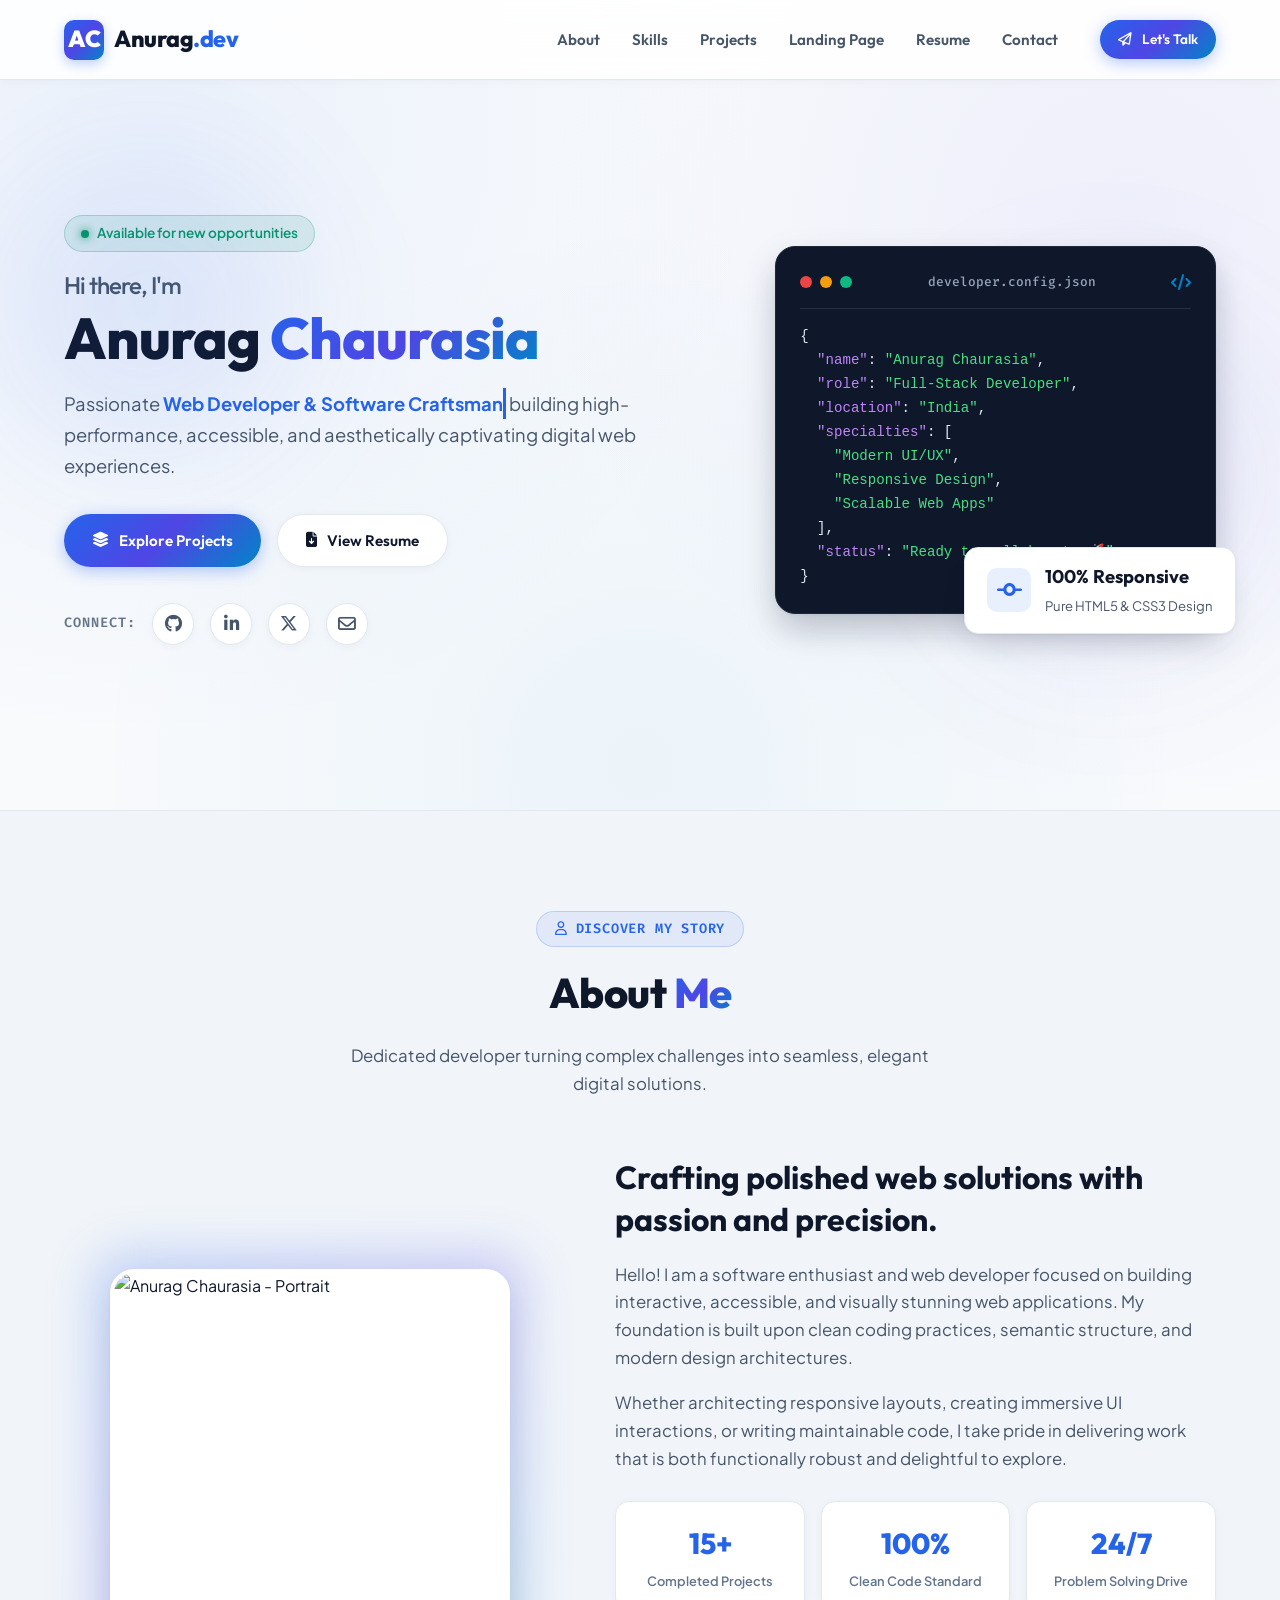
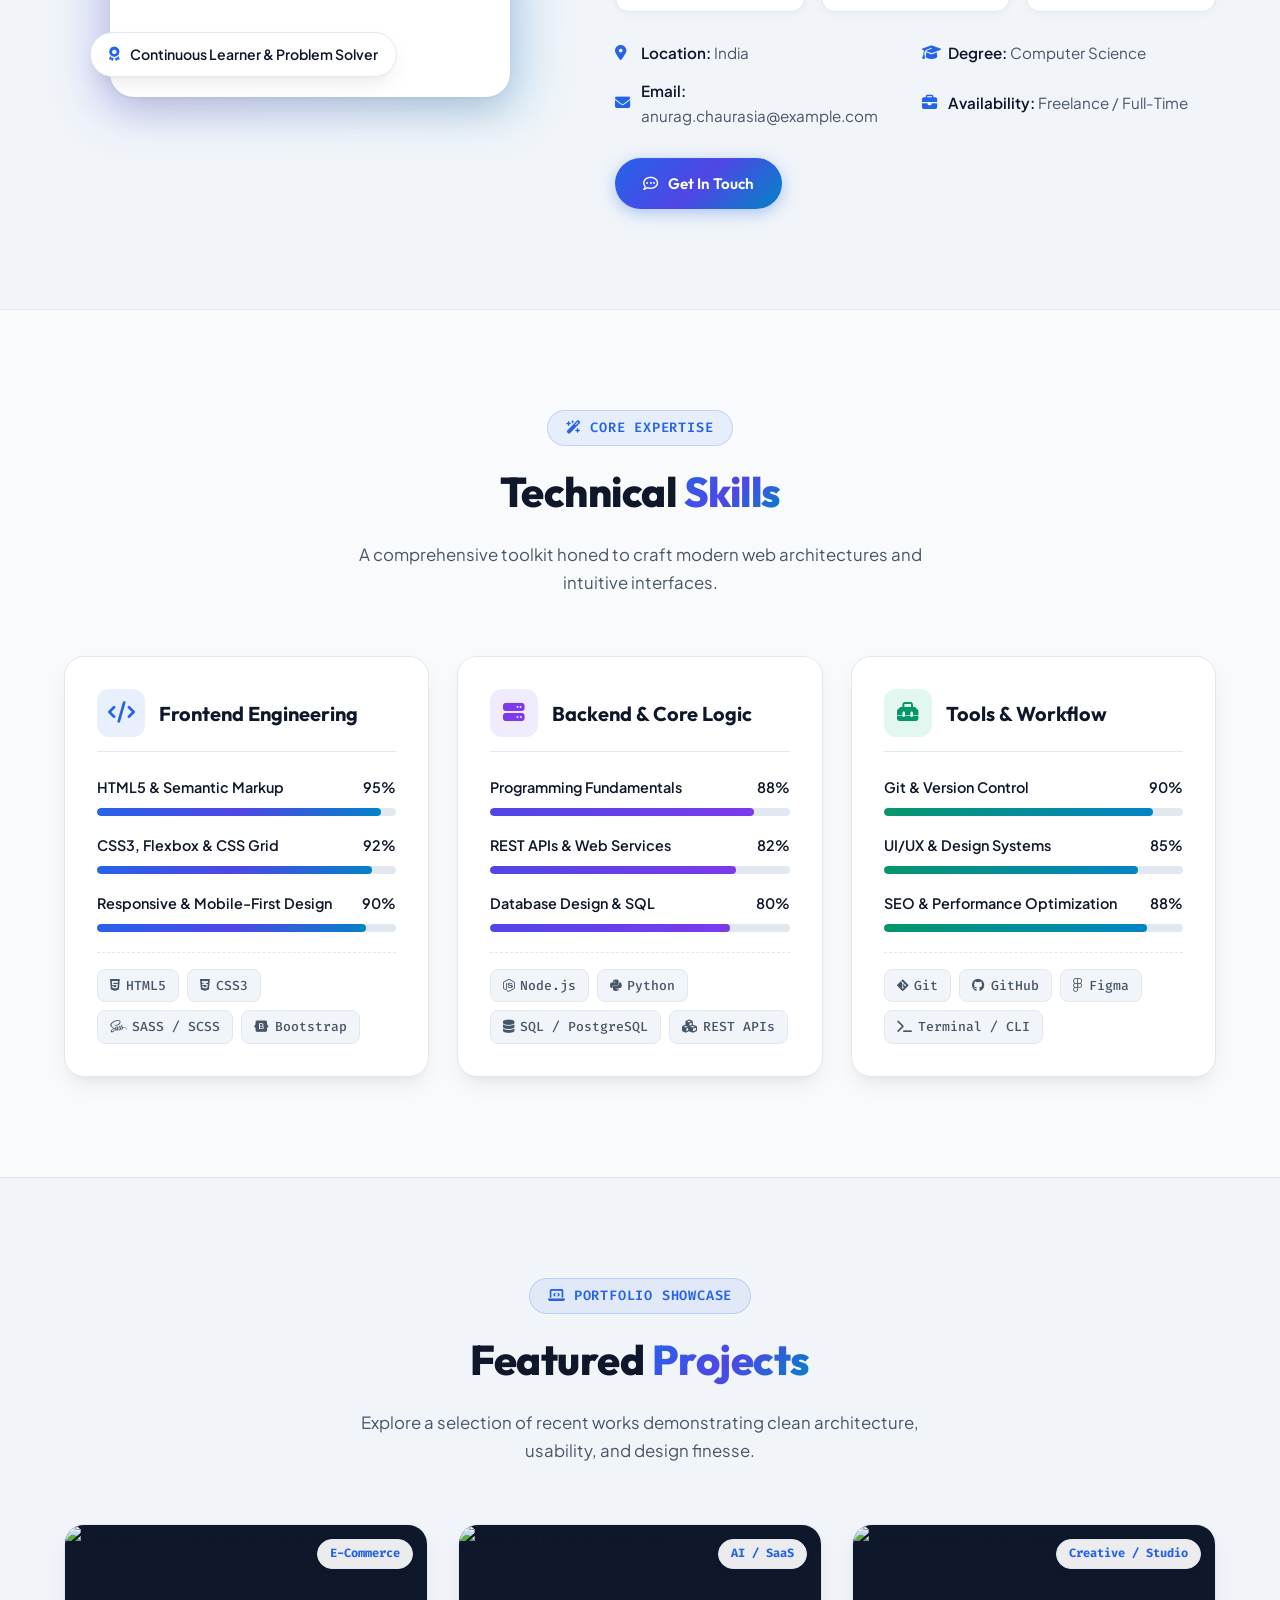
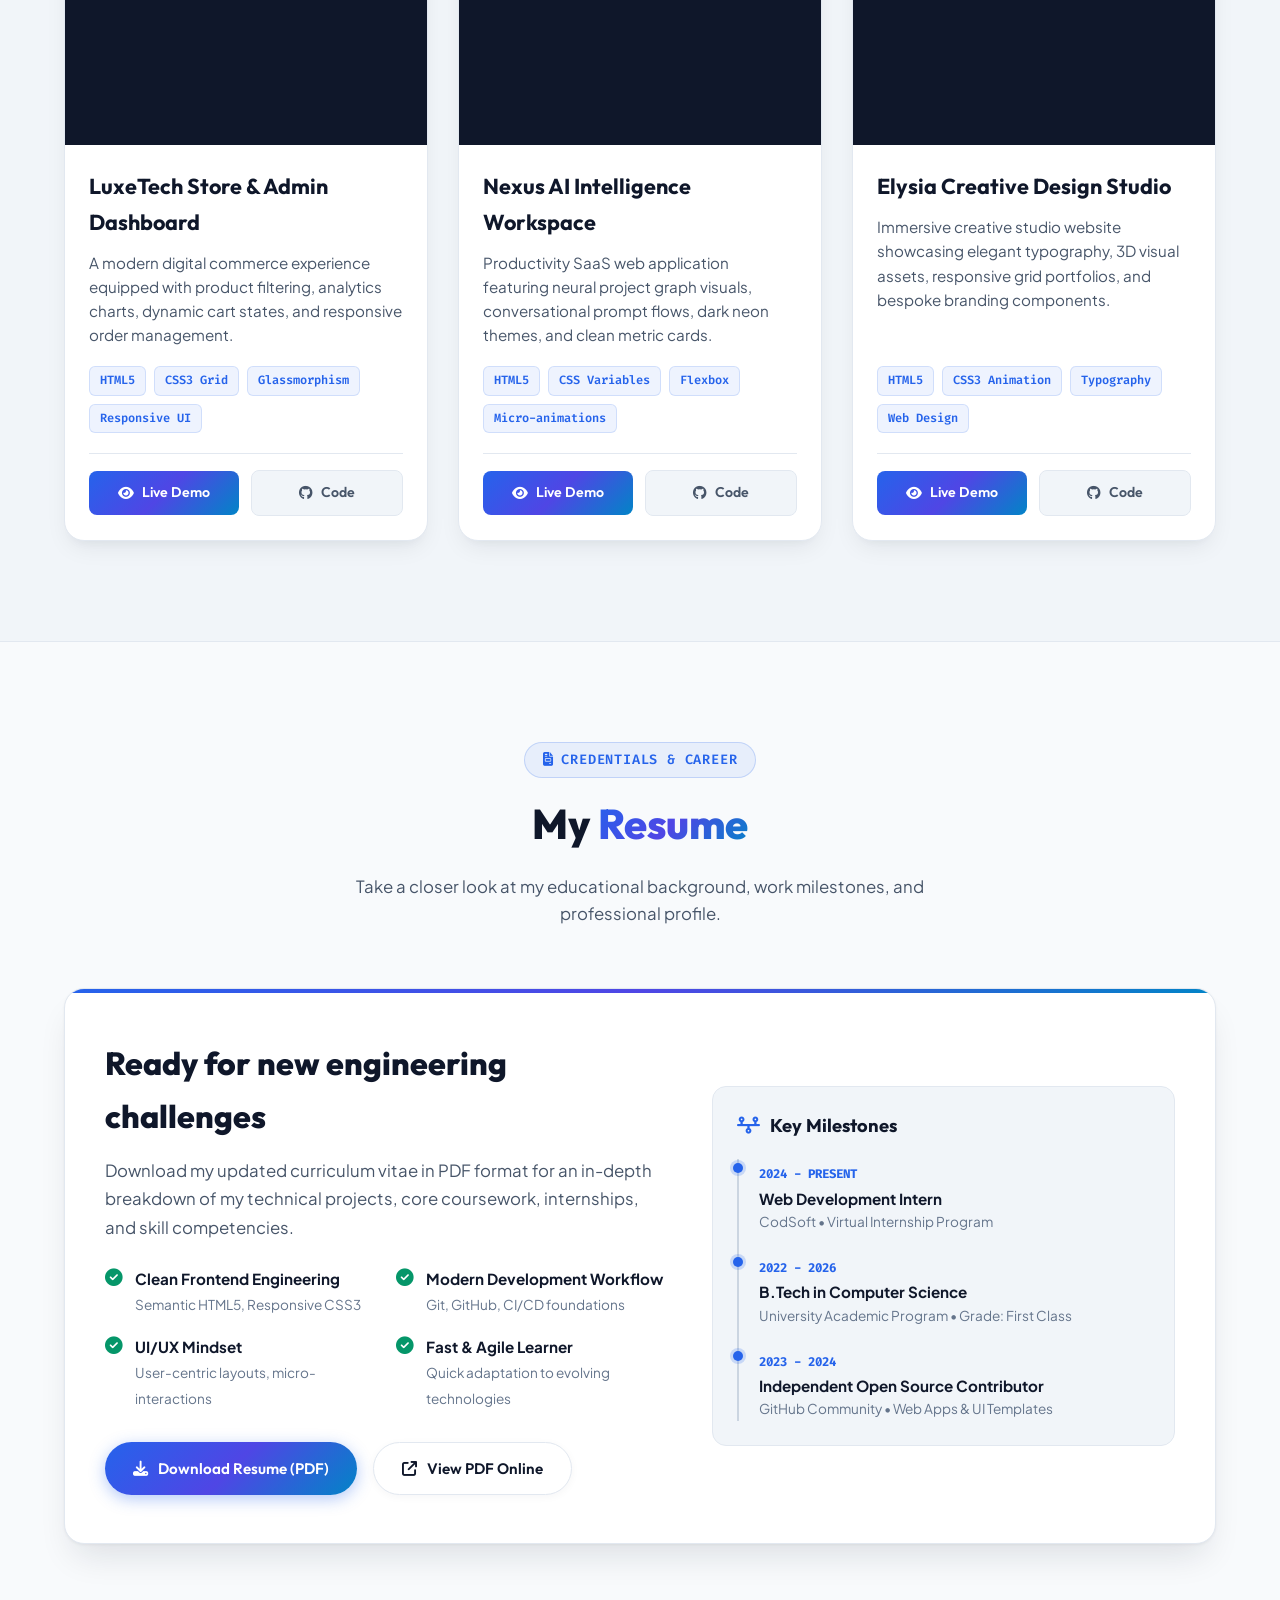
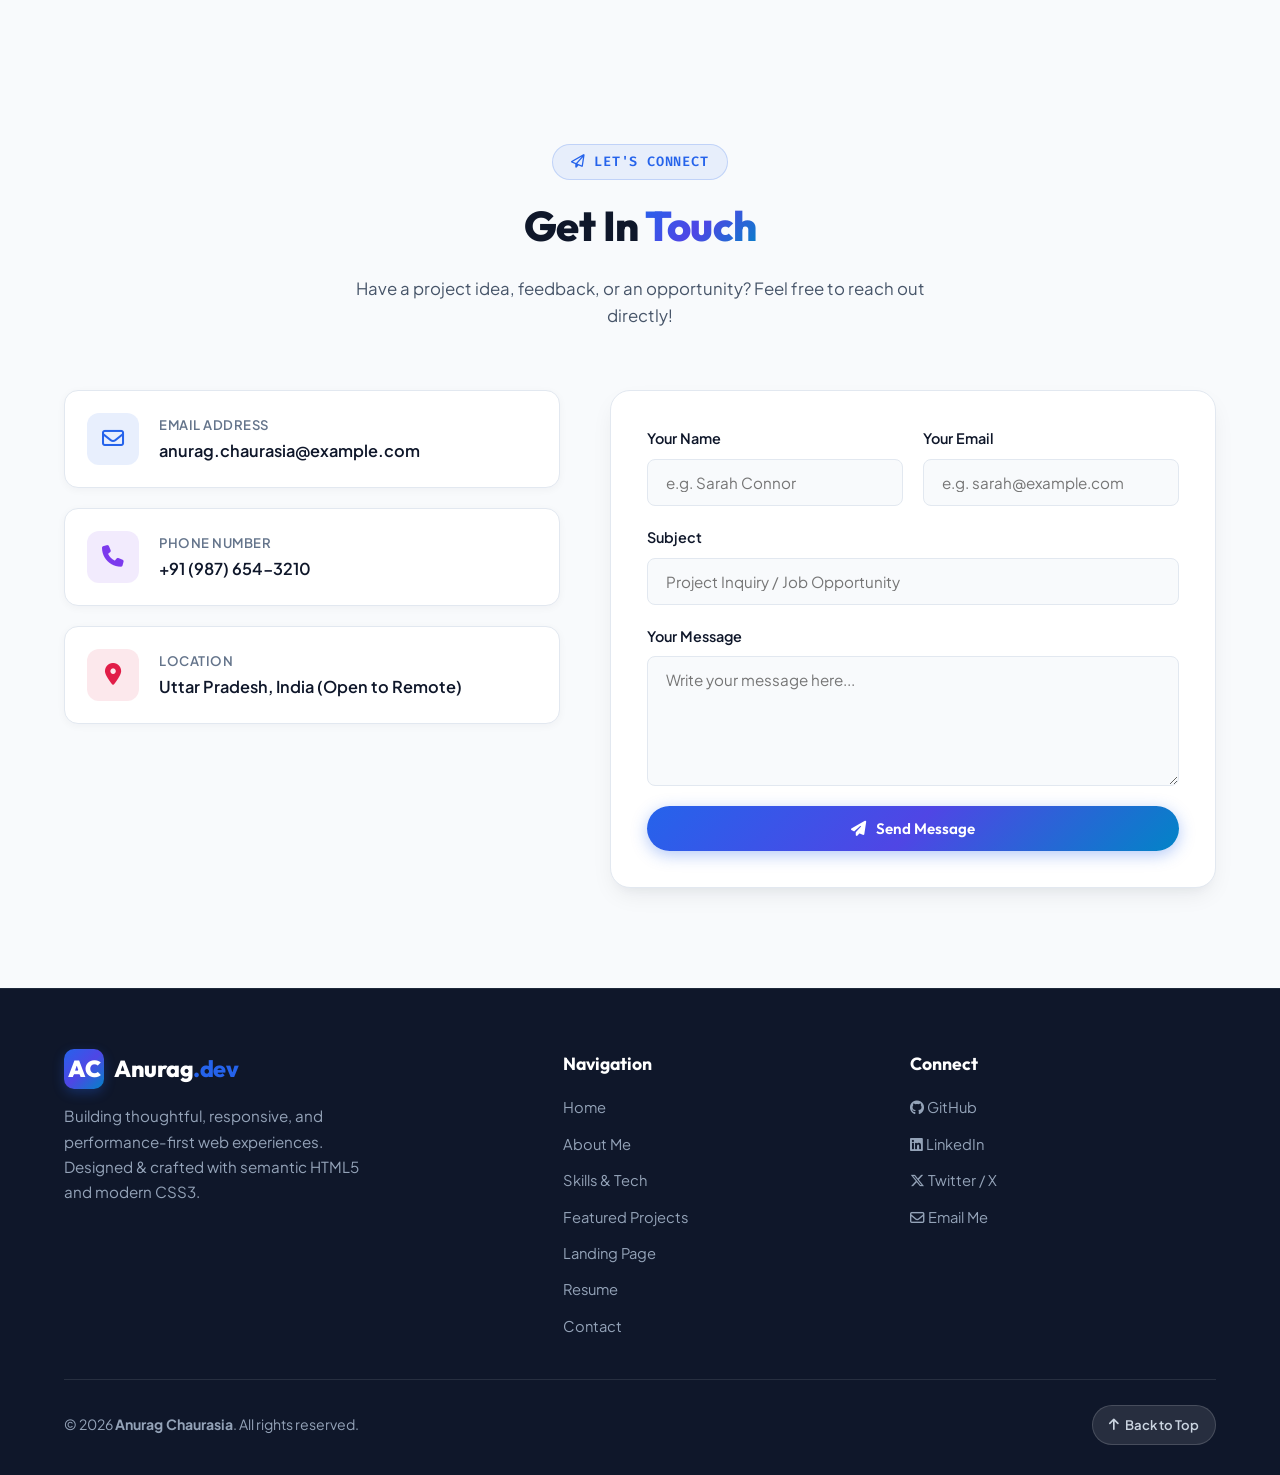
==== portfolio/index.html @ 27eb1cf6 "Add initial stylesheet for personal portfolio with responsive design and modern light theme" ====
<!DOCTYPE html>
<html lang="en">
<head>
  <meta charset="UTF-8">
  <meta name="viewport" content="width=device-width, initial-scale=1.0">
  <meta name="description" content="Anurag Chaurasia - Full-Stack Developer & UI/UX Specialist Portfolio. Explore featured projects, core technical skills, and resume.">
  <title>Anurag Chaurasia | Developer & Designer Portfolio</title>
  
  <!-- Favicon -->
  <link rel="icon" href="data:image/svg+xml,<svg xmlns='http://www.w3.org/2000/svg' viewBox='0 0 100 100'><text y='.9em' font-size='90'>🚀</text></svg>">

  <!-- Font Awesome Icons -->
  <link rel="stylesheet" href="https://cdnjs.cloudflare.com/ajax/libs/font-awesome/6.5.1/css/all.min.css">

  <!-- Core Stylesheet (Pure CSS) -->
  <link rel="stylesheet" href="style.css">
</head>
<body id="top">

  <!-- ==========================================================================
       HEADER & NAVIGATION
       ========================================================================== -->
  <header class="header" id="header">
    <div class="container">
      <!-- Brand Logo -->
      <a href="#top" class="logo" id="brand-logo" aria-label="Anurag Chaurasia Homepage">
        <div class="logo-badge">AC</div>
        <span class="logo-text">Anurag<span>.dev</span></span>
      </a>

      <!-- Pure CSS Mobile Hamburger Menu Toggle -->
      <input type="checkbox" id="menu-toggle" class="menu-toggle-input" aria-label="Toggle navigation menu">
      <label for="menu-toggle" class="menu-toggle-btn" aria-label="Open menu">
        <span></span>
        <span></span>
        <span></span>
      </label>

      <!-- Navigation Links -->
      <nav class="nav-menu" id="main-nav">
        <a href="#about" class="nav-link" id="nav-about">About</a>
        <a href="#skills" class="nav-link" id="nav-skills">Skills</a>
        <a href="#projects" class="nav-link" id="nav-projects">Projects</a>
        <a href="landing.html" class="nav-link" id="nav-landing">Landing Page</a>
        <a href="#resume" class="nav-link" id="nav-resume">Resume</a>
        <a href="#contact" class="nav-link" id="nav-contact">Contact</a>
        <a href="#contact" class="btn btn-primary btn-sm nav-cta-btn" id="nav-hire-btn">
          <i class="fa-regular fa-paper-plane"></i> Let's Talk
        </a>
      </nav>
    </div>
  </header>

  <!-- ==========================================================================
       HERO / INTRODUCTION SECTION
       ========================================================================== -->
  <section class="hero-section" id="hero">
    <!-- Ambient Lighting Orbs -->
    <div class="hero-glow-1"></div>
    <div class="hero-glow-2"></div>

    <div class="container hero-grid">
      <!-- Left Column: Hero Copy & CTA -->
      <div class="hero-content">
        <div class="hero-badge-live">
          <span class="pulse-dot"></span>
          <span>Available for new opportunities</span>
        </div>

        <h1 class="hero-title">
          <span class="hero-greeting">Hi there, I'm</span>
          Anurag <span class="gradient-text">Chaurasia</span>
        </h1>

        <p class="hero-tagline">
          Passionate <strong class="typing-wrapper">Web Developer & Software Craftsman</strong> building high-performance, accessible, and aesthetically captivating digital web experiences.
        </p>

        <!-- CTA Buttons -->
        <div class="hero-cta-group">
          <a href="#projects" class="btn btn-primary" id="hero-projects-btn">
            <i class="fa-solid fa-layer-group"></i> Explore Projects
          </a>
          <a href="#resume" class="btn btn-outline" id="hero-resume-btn">
            <i class="fa-solid fa-file-arrow-down"></i> View Resume
          </a>
        </div>

        <!-- Social Channels -->
        <div class="hero-socials">
          <span class="hero-socials-label">Connect:</span>
          <a href="https://github.com/anuragchaurasia143" target="_blank" rel="noopener noreferrer" class="social-icon-link" aria-label="GitHub Profile" id="social-github">
            <i class="fa-brands fa-github"></i>
          </a>
          <a href="https://linkedin.com" target="_blank" rel="noopener noreferrer" class="social-icon-link" aria-label="LinkedIn Profile" id="social-linkedin">
            <i class="fa-brands fa-linkedin-in"></i>
          </a>
          <a href="https://twitter.com" target="_blank" rel="noopener noreferrer" class="social-icon-link" aria-label="Twitter / X Profile" id="social-twitter">
            <i class="fa-brands fa-x-twitter"></i>
          </a>
          <a href="mailto:anurag.chaurasia@example.com" class="social-icon-link" aria-label="Send Email" id="social-email">
            <i class="fa-regular fa-envelope"></i>
          </a>
        </div>
      </div>

      <!-- Right Column: Interactive Code Snapshot Card -->
      <div class="hero-visual">
        <div class="hero-code-card">
          <div class="code-card-header">
            <div class="code-dots">
              <span></span><span></span><span></span>
            </div>
            <span class="code-file-name">developer.config.json</span>
            <i class="fa-solid fa-code" style="color: var(--accent-cyan);"></i>
          </div>
          <div class="code-card-body">
            <pre><code>{
  <span class="code-prop">"name"</span>: <span class="code-string">"Anurag Chaurasia"</span>,
  <span class="code-prop">"role"</span>: <span class="code-string">"Full-Stack Developer"</span>,
  <span class="code-prop">"location"</span>: <span class="code-string">"India"</span>,
  <span class="code-prop">"specialties"</span>: [
    <span class="code-string">"Modern UI/UX"</span>,
    <span class="code-string">"Responsive Design"</span>,
    <span class="code-string">"Scalable Web Apps"</span>
  ],
  <span class="code-prop">"status"</span>: <span class="code-string">"Ready to collaborate 🚀"</span>
}</code></pre>
          </div>
        </div>

        <!-- Floating Stat Badge -->
        <div class="hero-floating-stat">
          <div class="stat-icon-wrap">
            <i class="fa-solid fa-code-commit"></i>
          </div>
          <div class="stat-info-text">
            <strong>100% Responsive</strong>
            <span>Pure HTML5 & CSS3 Design</span>
          </div>
        </div>
      </div>
    </div>
  </section>

  <!-- ==========================================================================
       ABOUT SECTION
       ========================================================================== -->
  <section class="section about-section" id="about">
    <div class="container">
      <div class="section-header">
        <span class="section-tag"><i class="fa-regular fa-user"></i> Discover My Story</span>
        <h2 class="section-title">About <span class="gradient-text">Me</span></h2>
        <p class="section-subtitle">Dedicated developer turning complex challenges into seamless, elegant digital solutions.</p>
      </div>

      <div class="about-grid">
        <!-- Profile Picture Presentation -->
        <div class="about-image-wrapper">
          <div class="about-image-glow"></div>
          <div class="about-image-frame">
            <img src="assets/images/profile.jpg" alt="Anurag Chaurasia - Portrait" id="profile-img">
          </div>
          <div class="about-floating-chip">
            <i class="fa-solid fa-award"></i>
            <span>Continuous Learner & Problem Solver</span>
          </div>
        </div>

        <!-- Bio & Experience Summary -->
        <div class="about-text-content">
          <h3 class="about-heading">Crafting polished web solutions with passion and precision.</h3>
          
          <p class="about-bio">
            Hello! I am a software enthusiast and web developer focused on building interactive, accessible, and visually stunning web applications. My foundation is built upon clean coding practices, semantic structure, and modern design architectures.
          </p>
          <p class="about-bio">
            Whether architecting responsive layouts, creating immersive UI interactions, or writing maintainable code, I take pride in delivering work that is both functionally robust and delightful to explore.
          </p>

          <!-- Key Metrics -->
          <div class="about-highlights-grid">
            <div class="highlight-box">
              <span class="highlight-num">15+</span>
              <span class="highlight-label">Completed Projects</span>
            </div>
            <div class="highlight-box">
              <span class="highlight-num">100%</span>
              <span class="highlight-label">Clean Code Standard</span>
            </div>
            <div class="highlight-box">
              <span class="highlight-num">24/7</span>
              <span class="highlight-label">Problem Solving Drive</span>
            </div>
          </div>

          <!-- Quick Info List -->
          <ul class="about-info-list">
            <li class="about-info-item">
              <i class="fa-solid fa-location-dot"></i>
              <span><strong>Location:</strong> India</span>
            </li>
            <li class="about-info-item">
              <i class="fa-solid fa-graduation-cap"></i>
              <span><strong>Degree:</strong> Computer Science</span>
            </li>
            <li class="about-info-item">
              <i class="fa-solid fa-envelope"></i>
              <span><strong>Email:</strong> anurag.chaurasia@example.com</span>
            </li>
            <li class="about-info-item">
              <i class="fa-solid fa-briefcase"></i>
              <span><strong>Availability:</strong> Freelance / Full-Time</span>
            </li>
          </ul>

          <a href="#contact" class="btn btn-primary" id="about-contact-btn">
            <i class="fa-regular fa-comment-dots"></i> Get In Touch
          </a>
        </div>
      </div>
    </div>
  </section>

  <!-- ==========================================================================
       SKILLS SECTION
       ========================================================================== -->
  <section class="section skills-section" id="skills">
    <div class="container">
      <div class="section-header">
        <span class="section-tag"><i class="fa-solid fa-wand-magic-sparkles"></i> Core Expertise</span>
        <h2 class="section-title">Technical <span class="gradient-text">Skills</span></h2>
        <p class="section-subtitle">A comprehensive toolkit honed to craft modern web architectures and intuitive interfaces.</p>
      </div>

      <div class="skills-container-grid">
        <!-- Frontend Card -->
        <div class="glass-card skill-category-card" id="skill-card-frontend">
          <div class="skill-category-header">
            <div class="skill-cat-icon">
              <i class="fa-solid fa-code"></i>
            </div>
            <h3>Frontend Engineering</h3>
          </div>

          <div class="skills-list">
            <div class="skill-item">
              <div class="skill-item-info">
                <span>HTML5 & Semantic Markup</span>
                <span>95%</span>
              </div>
              <div class="skill-progress-track">
                <div class="skill-progress-bar" style="width: 95%;"></div>
              </div>
            </div>

            <div class="skill-item">
              <div class="skill-item-info">
                <span>CSS3, Flexbox & CSS Grid</span>
                <span>92%</span>
              </div>
              <div class="skill-progress-track">
                <div class="skill-progress-bar" style="width: 92%;"></div>
              </div>
            </div>

            <div class="skill-item">
              <div class="skill-item-info">
                <span>Responsive & Mobile-First Design</span>
                <span>90%</span>
              </div>
              <div class="skill-progress-track">
                <div class="skill-progress-bar" style="width: 90%;"></div>
              </div>
            </div>
          </div>

          <div class="skill-tags-wrapper">
            <span class="skill-tag"><i class="fa-brands fa-html5"></i> HTML5</span>
            <span class="skill-tag"><i class="fa-brands fa-css3-alt"></i> CSS3</span>
            <span class="skill-tag"><i class="fa-brands fa-sass"></i> SASS / SCSS</span>
            <span class="skill-tag"><i class="fa-brands fa-bootstrap"></i> Bootstrap</span>
          </div>
        </div>

        <!-- Backend & Logic Card -->
        <div class="glass-card skill-category-card" id="skill-card-backend">
          <div class="skill-category-header">
            <div class="skill-cat-icon" style="background: rgba(139, 92, 246, 0.12); color: var(--accent-purple);">
              <i class="fa-solid fa-server"></i>
            </div>
            <h3>Backend & Core Logic</h3>
          </div>

          <div class="skills-list">
            <div class="skill-item">
              <div class="skill-item-info">
                <span>Programming Fundamentals</span>
                <span>88%</span>
              </div>
              <div class="skill-progress-track">
                <div class="skill-progress-bar purple" style="width: 88%;"></div>
              </div>
            </div>

            <div class="skill-item">
              <div class="skill-item-info">
                <span>REST APIs & Web Services</span>
                <span>82%</span>
              </div>
              <div class="skill-progress-track">
                <div class="skill-progress-bar purple" style="width: 82%;"></div>
              </div>
            </div>

            <div class="skill-item">
              <div class="skill-item-info">
                <span>Database Design & SQL</span>
                <span>80%</span>
              </div>
              <div class="skill-progress-track">
                <div class="skill-progress-bar purple" style="width: 80%;"></div>
              </div>
            </div>
          </div>

          <div class="skill-tags-wrapper">
            <span class="skill-tag"><i class="fa-brands fa-node-js"></i> Node.js</span>
            <span class="skill-tag"><i class="fa-brands fa-python"></i> Python</span>
            <span class="skill-tag"><i class="fa-solid fa-database"></i> SQL / PostgreSQL</span>
            <span class="skill-tag"><i class="fa-solid fa-cubes"></i> REST APIs</span>
          </div>
        </div>

        <!-- Tools & Workflow Card -->
        <div class="glass-card skill-category-card" id="skill-card-tools">
          <div class="skill-category-header">
            <div class="skill-cat-icon" style="background: rgba(16, 185, 129, 0.12); color: var(--accent-emerald);">
              <i class="fa-solid fa-toolbox"></i>
            </div>
            <h3>Tools & Workflow</h3>
          </div>

          <div class="skills-list">
            <div class="skill-item">
              <div class="skill-item-info">
                <span>Git & Version Control</span>
                <span>90%</span>
              </div>
              <div class="skill-progress-track">
                <div class="skill-progress-bar emerald" style="width: 90%;"></div>
              </div>
            </div>

            <div class="skill-item">
              <div class="skill-item-info">
                <span>UI/UX & Design Systems</span>
                <span>85%</span>
              </div>
              <div class="skill-progress-track">
                <div class="skill-progress-bar emerald" style="width: 85%;"></div>
              </div>
            </div>

            <div class="skill-item">
              <div class="skill-item-info">
                <span>SEO & Performance Optimization</span>
                <span>88%</span>
              </div>
              <div class="skill-progress-track">
                <div class="skill-progress-bar emerald" style="width: 88%;"></div>
              </div>
            </div>
          </div>

          <div class="skill-tags-wrapper">
            <span class="skill-tag"><i class="fa-brands fa-git-alt"></i> Git</span>
            <span class="skill-tag"><i class="fa-brands fa-github"></i> GitHub</span>
            <span class="skill-tag"><i class="fa-brands fa-figma"></i> Figma</span>
            <span class="skill-tag"><i class="fa-solid fa-terminal"></i> Terminal / CLI</span>
          </div>
        </div>
      </div>
    </div>
  </section>

  <!-- ==========================================================================
       PROJECTS SECTION
       ========================================================================== -->
  <section class="section projects-section" id="projects">
    <div class="container">
      <div class="section-header">
        <span class="section-tag"><i class="fa-solid fa-laptop-code"></i> Portfolio Showcase</span>
        <h2 class="section-title">Featured <span class="gradient-text">Projects</span></h2>
        <p class="section-subtitle">Explore a selection of recent works demonstrating clean architecture, usability, and design finesse.</p>
      </div>

      <div class="projects-grid">
        <!-- Project 1: LuxeTech E-Commerce -->
        <div class="glass-card project-card" id="project-card-1">
          <div class="project-image-box">
            <img src="assets/images/project1.jpg" alt="LuxeTech E-Commerce Platform UI">
            <span class="project-category-badge">E-Commerce</span>
            <div class="project-overlay">
              <span style="color: #fff; font-size: 0.85rem; font-weight: 500;">
                <i class="fa-solid fa-arrow-up-right-from-square"></i> Full-featured Dashboard UI
              </span>
            </div>
          </div>

          <div class="project-content">
            <h3 class="project-title">LuxeTech Store & Admin Dashboard</h3>
            <p class="project-desc">
              A modern digital commerce experience equipped with product filtering, analytics charts, dynamic cart states, and responsive order management.
            </p>

            <div class="project-tech-tags">
              <span class="tech-pill">HTML5</span>
              <span class="tech-pill">CSS3 Grid</span>
              <span class="tech-pill">Glassmorphism</span>
              <span class="tech-pill">Responsive UI</span>
            </div>

            <div class="project-links-row">
              <a href="#projects" class="project-link-btn project-link-primary">
                <i class="fa-solid fa-eye"></i> Live Demo
              </a>
              <a href="https://github.com/anuragchaurasia143" target="_blank" rel="noopener noreferrer" class="project-link-btn project-link-secondary">
                <i class="fa-brands fa-github"></i> Code
              </a>
            </div>
          </div>
        </div>

        <!-- Project 2: Nexus AI Platform -->
        <div class="glass-card project-card" id="project-card-2">
          <div class="project-image-box">
            <img src="assets/images/project2.jpg" alt="Nexus AI Productivity SaaS">
            <span class="project-category-badge">AI / SaaS</span>
            <div class="project-overlay">
              <span style="color: #fff; font-size: 0.85rem; font-weight: 500;">
                <i class="fa-solid fa-arrow-up-right-from-square"></i> Futuristic SaaS Interface
              </span>
            </div>
          </div>

          <div class="project-content">
            <h3 class="project-title">Nexus AI Intelligence Workspace</h3>
            <p class="project-desc">
              Productivity SaaS web application featuring neural project graph visuals, conversational prompt flows, dark neon themes, and clean metric cards.
            </p>

            <div class="project-tech-tags">
              <span class="tech-pill">HTML5</span>
              <span class="tech-pill">CSS Variables</span>
              <span class="tech-pill">Flexbox</span>
              <span class="tech-pill">Micro-animations</span>
            </div>

            <div class="project-links-row">
              <a href="landing.html" class="project-link-btn project-link-primary">
                <i class="fa-solid fa-eye"></i> Live Demo
              </a>
              <a href="https://github.com/anuragchaurasia143" target="_blank" rel="noopener noreferrer" class="project-link-btn project-link-secondary">
                <i class="fa-brands fa-github"></i> Code
              </a>
            </div>
          </div>
        </div>

        <!-- Project 3: Elysia Studio -->
        <div class="glass-card project-card" id="project-card-3">
          <div class="project-image-box">
            <img src="assets/images/project3.jpg" alt="Elysia Design Studio Web Experience">
            <span class="project-category-badge">Creative / Studio</span>
            <div class="project-overlay">
              <span style="color: #fff; font-size: 0.85rem; font-weight: 500;">
                <i class="fa-solid fa-arrow-up-right-from-square"></i> Award-Winning Design
              </span>
            </div>
          </div>

          <div class="project-content">
            <h3 class="project-title">Elysia Creative Design Studio</h3>
            <p class="project-desc">
              Immersive creative studio website showcasing elegant typography, 3D visual assets, responsive grid portfolios, and bespoke branding components.
            </p>

            <div class="project-tech-tags">
              <span class="tech-pill">HTML5</span>
              <span class="tech-pill">CSS3 Animation</span>
              <span class="tech-pill">Typography</span>
              <span class="tech-pill">Web Design</span>
            </div>

            <div class="project-links-row">
              <a href="#projects" class="project-link-btn project-link-primary">
                <i class="fa-solid fa-eye"></i> Live Demo
              </a>
              <a href="https://github.com/anuragchaurasia143" target="_blank" rel="noopener noreferrer" class="project-link-btn project-link-secondary">
                <i class="fa-brands fa-github"></i> Code
              </a>
            </div>
          </div>
        </div>
      </div>
    </div>
  </section>

  <!-- ==========================================================================
       RESUME SECTION
       ========================================================================== -->
  <section class="section resume-section" id="resume">
    <div class="container">
      <div class="section-header">
        <span class="section-tag"><i class="fa-solid fa-file-invoice"></i> Credentials & Career</span>
        <h2 class="section-title">My <span class="gradient-text">Resume</span></h2>
        <p class="section-subtitle">Take a closer look at my educational background, work milestones, and professional profile.</p>
      </div>

      <div class="resume-card-showcase">
        <div class="resume-main-layout">
          <!-- Left Column: Summary & Download Button -->
          <div class="resume-summary-content">
            <h3>Ready for new engineering challenges</h3>
            <p>
              Download my updated curriculum vitae in PDF format for an in-depth breakdown of my technical projects, core coursework, internships, and skill competencies.
            </p>

            <div class="resume-features-grid">
              <div class="resume-feature-item">
                <i class="fa-solid fa-circle-check"></i>
                <div class="resume-feature-text">
                  <strong>Clean Frontend Engineering</strong>
                  <span>Semantic HTML5, Responsive CSS3</span>
                </div>
              </div>

              <div class="resume-feature-item">
                <i class="fa-solid fa-circle-check"></i>
                <div class="resume-feature-text">
                  <strong>Modern Development Workflow</strong>
                  <span>Git, GitHub, CI/CD foundations</span>
                </div>
              </div>

              <div class="resume-feature-item">
                <i class="fa-solid fa-circle-check"></i>
                <div class="resume-feature-text">
                  <strong>UI/UX Mindset</strong>
                  <span>User-centric layouts, micro-interactions</span>
                </div>
              </div>

              <div class="resume-feature-item">
                <i class="fa-solid fa-circle-check"></i>
                <div class="resume-feature-text">
                  <strong>Fast & Agile Learner</strong>
                  <span>Quick adaptation to evolving technologies</span>
                </div>
              </div>
            </div>

            <!-- Resume Download & Actions -->
            <div class="resume-actions-group">
              <a href="assets/resume.pdf" download="Anurag_Chaurasia_Resume.pdf" class="btn btn-primary" id="download-resume-btn">
                <i class="fa-solid fa-download"></i> Download Resume (PDF)
              </a>
              <a href="assets/resume.pdf" target="_blank" rel="noopener noreferrer" class="btn btn-outline" id="view-resume-pdf-btn">
                <i class="fa-solid fa-arrow-up-right-from-square"></i> View PDF Online
              </a>
            </div>
          </div>

          <!-- Right Column: Timeline / Career Milestones -->
          <div class="resume-preview-box">
            <h4 class="resume-preview-title">
              <i class="fa-solid fa-timeline"></i> Key Milestones
            </h4>
            
            <div class="timeline-mini">
              <div class="timeline-item">
                <span class="timeline-year">2024 - Present</span>
                <p class="timeline-role">Web Development Intern</p>
                <p class="timeline-org">CodSoft • Virtual Internship Program</p>
              </div>

              <div class="timeline-item">
                <span class="timeline-year">2022 - 2026</span>
                <p class="timeline-role">B.Tech in Computer Science</p>
                <p class="timeline-org">University Academic Program • Grade: First Class</p>
              </div>

              <div class="timeline-item">
                <span class="timeline-year">2023 - 2024</span>
                <p class="timeline-role">Independent Open Source Contributor</p>
                <p class="timeline-org">GitHub Community • Web Apps & UI Templates</p>
              </div>
            </div>
          </div>
        </div>
      </div>
    </div>
  </section>

  <!-- ==========================================================================
       CONTACT SECTION
       ========================================================================== -->
  <section class="section contact-section" id="contact">
    <div class="container">
      <div class="section-header">
        <span class="section-tag"><i class="fa-regular fa-paper-plane"></i> Let's Connect</span>
        <h2 class="section-title">Get In <span class="gradient-text">Touch</span></h2>
        <p class="section-subtitle">Have a project idea, feedback, or an opportunity? Feel free to reach out directly!</p>
      </div>

      <div class="contact-grid">
        <!-- Left: Contact Details Cards -->
        <div class="contact-cards-column">
          <!-- Email Card -->
          <div class="contact-info-card" id="contact-card-email">
            <div class="contact-icon-box">
              <i class="fa-regular fa-envelope"></i>
            </div>
            <div class="contact-detail-text">
              <span>Email Address</span>
              <a href="mailto:anurag.chaurasia@example.com">anurag.chaurasia@example.com</a>
            </div>
          </div>

          <!-- Phone Card -->
          <div class="contact-info-card" id="contact-card-phone">
            <div class="contact-icon-box purple">
              <i class="fa-solid fa-phone"></i>
            </div>
            <div class="contact-detail-text">
              <span>Phone Number</span>
              <a href="tel:+919876543210">+91 (987) 654-3210</a>
            </div>
          </div>

          <!-- Location Card -->
          <div class="contact-info-card" id="contact-card-location">
            <div class="contact-icon-box pink">
              <i class="fa-solid fa-location-dot"></i>
            </div>
            <div class="contact-detail-text">
              <span>Location</span>
              <p>Uttar Pradesh, India (Open to Remote)</p>
            </div>
          </div>
        </div>

        <!-- Right: Contact Form -->
        <div class="contact-form-card" id="contact-form-container">
          <form class="contact-form" action="mailto:anurag.chaurasia@example.com" method="POST" enctype="text/plain">
            <div class="form-group-row">
              <div class="form-group">
                <label for="contact-name" class="form-label">Your Name</label>
                <input type="text" id="contact-name" name="name" class="form-input" placeholder="e.g. Sarah Connor" required>
              </div>

              <div class="form-group">
                <label for="contact-email" class="form-label">Your Email</label>
                <input type="email" id="contact-email" name="email" class="form-input" placeholder="e.g. sarah@example.com" required>
              </div>
            </div>

            <div class="form-group">
              <label for="contact-subject" class="form-label">Subject</label>
              <input type="text" id="contact-subject" name="subject" class="form-input" placeholder="Project Inquiry / Job Opportunity" required>
            </div>

            <div class="form-group">
              <label for="contact-message" class="form-label">Your Message</label>
              <textarea id="contact-message" name="message" class="form-textarea" placeholder="Write your message here..." required></textarea>
            </div>

            <button type="submit" class="btn btn-primary" id="contact-submit-btn" style="width: 100%;">
              <i class="fa-solid fa-paper-plane"></i> Send Message
            </button>
          </form>
        </div>
      </div>
    </div>
  </section>

  <!-- ==========================================================================
       FOOTER
       ========================================================================== -->
  <footer class="footer" id="footer">
    <div class="container">
      <div class="footer-top-grid">
        <!-- Brand Info -->
        <div class="footer-brand">
          <a href="#top" class="logo">
            <div class="logo-badge">AC</div>
            <span class="logo-text">Anurag<span>.dev</span></span>
          </a>
          <p>
            Building thoughtful, responsive, and performance-first web experiences. Designed & crafted with semantic HTML5 and modern CSS3.
          </p>
        </div>

        <!-- Quick Links -->
        <div class="footer-nav-col">
          <h4 class="footer-col-title">Navigation</h4>
          <ul class="footer-nav-list">
            <li><a href="#hero" class="footer-nav-link">Home</a></li>
            <li><a href="#about" class="footer-nav-link">About Me</a></li>
            <li><a href="#skills" class="footer-nav-link">Skills & Tech</a></li>
            <li><a href="#projects" class="footer-nav-link">Featured Projects</a></li>
            <li><a href="landing.html" class="footer-nav-link">Landing Page</a></li>
            <li><a href="#resume" class="footer-nav-link">Resume</a></li>
            <li><a href="#contact" class="footer-nav-link">Contact</a></li>
          </ul>
        </div>

        <!-- Social & Contact -->
        <div class="footer-nav-col">
          <h4 class="footer-col-title">Connect</h4>
          <ul class="footer-nav-list">
            <li><a href="https://github.com/anuragchaurasia143" target="_blank" rel="noopener noreferrer" class="footer-nav-link"><i class="fa-brands fa-github"></i> GitHub</a></li>
            <li><a href="https://linkedin.com" target="_blank" rel="noopener noreferrer" class="footer-nav-link"><i class="fa-brands fa-linkedin"></i> LinkedIn</a></li>
            <li><a href="https://twitter.com" target="_blank" rel="noopener noreferrer" class="footer-nav-link"><i class="fa-brands fa-x-twitter"></i> Twitter / X</a></li>
            <li><a href="mailto:anurag.chaurasia@example.com" class="footer-nav-link"><i class="fa-regular fa-envelope"></i> Email Me</a></li>
          </ul>
        </div>
      </div>

      <!-- Copyright & Back to Top -->
      <div class="footer-bottom-row">
        <p>&copy; 2026 <strong>Anurag Chaurasia</strong>. All rights reserved.</p>
        <a href="#top" class="back-to-top-link" id="back-to-top-btn" aria-label="Back to top">
          <i class="fa-solid fa-arrow-up"></i> Back to Top
        </a>
      </div>
    </div>
  </footer>

</body>
</html>
---- portfolio/style.css ----
/* ==========================================================================
   ANURAG CHAURASIA | PERSONAL PORTFOLIO STYLESHEET
   100% Pure CSS3 - Modern, Professional Light Theme & Fluid Responsive Design
   ========================================================================== */

/* --- Google Fonts Import --- */
@import url('https://fonts.googleapis.com/css2?family=Outfit:wght@300;400;500;600;700;800;900&family=Plus+Jakarta+Sans:ital,wght@0,300;0,400;0,500;0,600;0,700;1,400&family=Fira+Code:wght@400;500;600&display=swap');

/* --- CSS Variables & Design Tokens (Professional Light Theme) --- */
:root {
  /* Color Palette - Clean Professional Light */
  --bg-primary: #f8fafc;
  --bg-secondary: #f1f5f9;
  --bg-card: #ffffff;
  --bg-card-hover: #ffffff;
  --bg-glass: rgba(255, 255, 255, 0.85);
  --border-glass: #e2e8f0;
  --border-subtle: #edf2f7;
  --border-glow: rgba(37, 99, 235, 0.35);

  /* Accents & Gradients */
  --accent-blue: #2563eb;
  --accent-indigo: #4f46e5;
  --accent-cyan: #0284c7;
  --accent-purple: #7c3aed;
  --accent-emerald: #059669;
  --accent-rose: #e11d48;
  
  --gradient-primary: linear-gradient(135deg, #2563eb 0%, #4f46e5 50%, #0284c7 100%);
  --gradient-secondary: linear-gradient(135deg, #4f46e5 0%, #7c3aed 100%);
  --gradient-accent: linear-gradient(135deg, #059669 0%, #0284c7 100%);
  --gradient-soft: linear-gradient(180deg, rgba(241, 245, 249, 0.6) 0%, rgba(255, 255, 255, 1) 100%);

  /* Text Colors */
  --text-primary: #0f172a;
  --text-secondary: #475569;
  --text-muted: #64748b;
  --text-light: #94a3b8;
  --text-accent: #2563eb;

  /* Typography */
  --font-heading: 'Outfit', sans-serif;
  --font-body: 'Plus Jakarta Sans', sans-serif;
  --font-mono: 'Fira Code', monospace;

  /* Shadows & Glows */
  --shadow-sm: 0 2px 8px rgba(15, 23, 42, 0.04);
  --shadow-md: 0 10px 25px -5px rgba(15, 23, 42, 0.08), 0 8px 10px -6px rgba(15, 23, 42, 0.04);
  --shadow-lg: 0 20px 35px -10px rgba(15, 23, 42, 0.12), 0 1px 3px rgba(15, 23, 42, 0.05);
  --shadow-glow: 0 0 25px rgba(37, 99, 235, 0.15);

  /* Layout & Spacing */
  --container-width: 1200px;
  --header-height: 80px;
  --radius-sm: 8px;
  --radius-md: 14px;
  --radius-lg: 20px;
  --radius-full: 9999px;
  --transition-smooth: all 0.3s cubic-bezier(0.4, 0, 0.2, 1);
  --transition-bounce: all 0.4s cubic-bezier(0.34, 1.56, 0.64, 1);
}

/* --- Base & Reset --- */
*, *::before, *::after {
  box-sizing: border-box;
  margin: 0;
  padding: 0;
}

html {
  scroll-behavior: smooth;
  scroll-padding-top: 90px;
  font-size: 16px;
}

body {
  font-family: var(--font-body);
  background-color: var(--bg-primary);
  color: var(--text-primary);
  line-height: 1.65;
  overflow-x: hidden;
  position: relative;
  background-image: 
    radial-gradient(circle at 12% 15%, rgba(37, 99, 235, 0.06) 0%, transparent 45%),
    radial-gradient(circle at 88% 25%, rgba(79, 70, 229, 0.06) 0%, transparent 45%),
    radial-gradient(circle at 50% 85%, rgba(2, 132, 199, 0.05) 0%, transparent 55%);
  background-attachment: fixed;
}

/* Selection */
::selection {
  background: var(--accent-blue);
  color: #ffffff;
}

/* Links & Images */
a {
  color: inherit;
  text-decoration: none;
  transition: var(--transition-smooth);
}

img {
  max-width: 100%;
  height: auto;
  display: block;
}

/* Scrollbar */
::-webkit-scrollbar {
  width: 10px;
}
::-webkit-scrollbar-track {
  background: var(--bg-primary);
}
::-webkit-scrollbar-thumb {
  background: #cbd5e1;
  border-radius: 5px;
  border: 2px solid var(--bg-primary);
}
::-webkit-scrollbar-thumb:hover {
  background: var(--accent-blue);
}

/* --- Reusable Components & Utilities --- */
.container {
  width: 90%;
  max-width: var(--container-width);
  margin: 0 auto;
}

.section {
  padding: 100px 0;
  position: relative;
}

/* Section Header */
.section-header {
  text-align: center;
  margin-bottom: 60px;
}

.section-tag {
  display: inline-flex;
  align-items: center;
  gap: 8px;
  padding: 6px 18px;
  background: rgba(37, 99, 235, 0.08);
  border: 1px solid rgba(37, 99, 235, 0.2);
  border-radius: var(--radius-full);
  color: var(--accent-blue);
  font-family: var(--font-mono);
  font-size: 0.85rem;
  font-weight: 600;
  letter-spacing: 0.8px;
  text-transform: uppercase;
  margin-bottom: 12px;
}

.section-title {
  font-family: var(--font-heading);
  font-size: 2.6rem;
  font-weight: 800;
  letter-spacing: -0.5px;
  color: var(--text-primary);
  margin-bottom: 14px;
}

.gradient-text {
  background: var(--gradient-primary);
  -webkit-background-clip: text;
  -webkit-text-fill-color: transparent;
}

.section-subtitle {
  color: var(--text-secondary);
  font-size: 1.05rem;
  max-width: 620px;
  margin: 0 auto;
}

/* Buttons */
.btn {
  display: inline-flex;
  align-items: center;
  justify-content: center;
  gap: 10px;
  padding: 13px 28px;
  border-radius: var(--radius-full);
  font-family: var(--font-heading);
  font-weight: 600;
  font-size: 0.95rem;
  cursor: pointer;
  border: none;
  transition: var(--transition-bounce);
  position: relative;
  z-index: 1;
  text-align: center;
}

.btn-primary {
  background: var(--gradient-primary);
  color: #ffffff;
  box-shadow: 0 4px 16px rgba(37, 99, 235, 0.35);
}

.btn-primary:hover {
  transform: translateY(-3px) scale(1.02);
  box-shadow: 0 8px 25px rgba(37, 99, 235, 0.45);
}

.btn-outline {
  background: #ffffff;
  color: var(--text-primary);
  border: 1px solid var(--border-glass);
  box-shadow: var(--shadow-sm);
}

.btn-outline:hover {
  background: rgba(37, 99, 235, 0.05);
  border-color: var(--accent-blue);
  color: var(--accent-blue);
  transform: translateY(-3px);
  box-shadow: var(--shadow-md);
}

.btn-sm {
  padding: 8px 18px;
  font-size: 0.85rem;
}

/* Professional Card */
.glass-card {
  background: var(--bg-card);
  border: 1px solid var(--border-glass);
  border-radius: var(--radius-lg);
  padding: 32px;
  box-shadow: var(--shadow-md);
  transition: var(--transition-smooth);
  position: relative;
  overflow: hidden;
}

.glass-card::before {
  content: '';
  position: absolute;
  top: 0;
  left: 0;
  right: 0;
  height: 3px;
  background: var(--gradient-primary);
  opacity: 0;
  transition: var(--transition-smooth);
}

.glass-card:hover {
  border-color: #cbd5e1;
  transform: translateY(-6px);
  box-shadow: var(--shadow-lg), var(--shadow-glow);
}

.glass-card:hover::before {
  opacity: 1;
}

/* ==========================================================================
   HEADER & NAVIGATION BAR
   ========================================================================== */
.header {
  position: fixed;
  top: 0;
  left: 0;
  right: 0;
  height: var(--header-height);
  z-index: 1000;
  display: flex;
  align-items: center;
  background: rgba(255, 255, 255, 0.88);
  backdrop-filter: blur(16px);
  -webkit-backdrop-filter: blur(16px);
  border-bottom: 1px solid var(--border-glass);
  box-shadow: 0 1px 10px rgba(15, 23, 42, 0.04);
}

.header .container {
  display: flex;
  align-items: center;
  justify-content: space-between;
}

/* Logo */
.logo {
  display: flex;
  align-items: center;
  gap: 10px;
  font-family: var(--font-heading);
  font-size: 1.45rem;
  font-weight: 800;
  color: var(--text-primary);
  letter-spacing: -0.5px;
}

.logo-badge {
  width: 40px;
  height: 40px;
  background: var(--gradient-primary);
  border-radius: 10px;
  display: flex;
  align-items: center;
  justify-content: center;
  font-weight: 900;
  color: #ffffff;
  box-shadow: 0 4px 12px rgba(37, 99, 235, 0.3);
}

.logo-text span {
  color: var(--accent-blue);
}

/* Nav Menu (Pure CSS) */
.nav-menu {
  display: flex;
  align-items: center;
  list-style: none;
  gap: 32px;
}

.nav-link {
  font-family: var(--font-heading);
  font-size: 0.95rem;
  font-weight: 600;
  color: var(--text-secondary);
  position: relative;
  padding: 6px 0;
}

.nav-link::after {
  content: '';
  position: absolute;
  bottom: 0;
  left: 0;
  width: 0;
  height: 2px;
  background: var(--gradient-primary);
  transition: var(--transition-smooth);
  border-radius: 2px;
}

.nav-link:hover {
  color: var(--accent-blue);
}

.nav-link:hover::after {
  width: 100%;
}

.nav-cta-btn {
  margin-left: 10px;
}

/* Mobile Nav Toggle (Pure CSS Checkbox Hack) */
.menu-toggle-input {
  display: none;
}

.menu-toggle-btn {
  display: none;
  flex-direction: column;
  justify-content: space-between;
  width: 28px;
  height: 20px;
  cursor: pointer;
  z-index: 1001;
}

.menu-toggle-btn span {
  height: 3px;
  width: 100%;
  background: var(--text-primary);
  border-radius: 3px;
  transition: var(--transition-smooth);
}

/* ==========================================================================
   HERO / INTRODUCTION SECTION
   ========================================================================== */
.hero-section {
  padding-top: calc(var(--header-height) + 60px);
  padding-bottom: 90px;
  min-height: 90vh;
  display: flex;
  align-items: center;
  position: relative;
  overflow: hidden;
}

/* Hero Background Glow Orbs (Soft Light Theme) */
.hero-glow-1 {
  position: absolute;
  top: 10%;
  left: -80px;
  width: 450px;
  height: 450px;
  background: radial-gradient(circle, rgba(37, 99, 235, 0.12) 0%, transparent 70%);
  pointer-events: none;
  filter: blur(50px);
}

.hero-glow-2 {
  position: absolute;
  bottom: 10%;
  right: -80px;
  width: 500px;
  height: 500px;
  background: radial-gradient(circle, rgba(79, 70, 229, 0.1) 0%, transparent 70%);
  pointer-events: none;
  filter: blur(60px);
}

.hero-grid {
  display: grid;
  grid-template-columns: 1.2fr 0.8fr;
  gap: 50px;
  align-items: center;
}

/* Hero Content */
.hero-badge-live {
  display: inline-flex;
  align-items: center;
  gap: 8px;
  padding: 6px 16px;
  background: rgba(5, 150, 105, 0.1);
  border: 1px solid rgba(5, 150, 105, 0.25);
  border-radius: var(--radius-full);
  color: var(--accent-emerald);
  font-size: 0.85rem;
  font-weight: 600;
  margin-bottom: 20px;
}

.pulse-dot {
  width: 8px;
  height: 8px;
  background: var(--accent-emerald);
  border-radius: 50%;
  box-shadow: 0 0 10px var(--accent-emerald);
  animation: pulse-animation 2s infinite;
}

@keyframes pulse-animation {
  0% { transform: scale(0.95); box-shadow: 0 0 0 0 rgba(5, 150, 105, 0.7); }
  70% { transform: scale(1); box-shadow: 0 0 0 10px rgba(5, 150, 105, 0); }
  100% { transform: scale(0.95); box-shadow: 0 0 0 0 rgba(5, 150, 105, 0); }
}

.hero-title {
  font-family: var(--font-heading);
  font-size: 3.6rem;
  font-weight: 800;
  line-height: 1.15;
  letter-spacing: -1px;
  margin-bottom: 16px;
  color: var(--text-primary);
}

.hero-greeting {
  display: block;
  font-size: 1.5rem;
  font-weight: 500;
  color: var(--text-secondary);
  margin-bottom: 6px;
}

/* Pure CSS Typing Effect */
.typing-wrapper {
  display: inline-block;
  color: var(--accent-blue);
  border-right: 3px solid var(--accent-blue);
  white-space: nowrap;
  animation: blinkCursor 0.8s infinite alternate;
}

@keyframes blinkCursor {
  0% { border-color: transparent; }
  100% { border-color: var(--accent-blue); }
}

.hero-tagline {
  font-size: 1.15rem;
  color: var(--text-secondary);
  line-height: 1.7;
  margin-bottom: 32px;
  max-width: 580px;
}

.hero-cta-group {
  display: flex;
  flex-wrap: wrap;
  gap: 16px;
  margin-bottom: 36px;
}

/* Social Icon Bar */
.hero-socials {
  display: flex;
  align-items: center;
  gap: 16px;
}

.hero-socials-label {
  font-size: 0.85rem;
  text-transform: uppercase;
  letter-spacing: 1px;
  color: var(--text-muted);
  font-family: var(--font-mono);
  font-weight: 600;
}

.social-icon-link {
  width: 42px;
  height: 42px;
  border-radius: 50%;
  background: #ffffff;
  border: 1px solid var(--border-glass);
  display: flex;
  align-items: center;
  justify-content: center;
  color: var(--text-secondary);
  font-size: 1.1rem;
  box-shadow: var(--shadow-sm);
  transition: var(--transition-smooth);
}

.social-icon-link:hover {
  background: var(--gradient-primary);
  color: #ffffff;
  border-color: transparent;
  transform: translateY(-4px);
  box-shadow: 0 6px 18px rgba(37, 99, 235, 0.35);
}

/* Hero Code Visual Card (Executive Modern IDE Style) */
.hero-visual {
  position: relative;
}

.hero-code-card {
  background: #0f172a;
  border: 1px solid #1e293b;
  border-radius: var(--radius-lg);
  padding: 24px;
  box-shadow: var(--shadow-lg), 0 15px 35px rgba(15, 23, 42, 0.15);
  font-family: var(--font-mono);
  position: relative;
  overflow: hidden;
}

.code-card-header {
  display: flex;
  align-items: center;
  justify-content: space-between;
  padding-bottom: 16px;
  margin-bottom: 16px;
  border-bottom: 1px solid rgba(255, 255, 255, 0.1);
}

.code-dots {
  display: flex;
  gap: 8px;
}

.code-dots span {
  width: 12px;
  height: 12px;
  border-radius: 50%;
}

.code-dots span:nth-child(1) { background: #ef4444; }
.code-dots span:nth-child(2) { background: #f59e0b; }
.code-dots span:nth-child(3) { background: #10b981; }

.code-file-name {
  color: #94a3b8;
  font-size: 0.8rem;
  font-weight: 500;
}

.code-card-body pre {
  font-size: 0.88rem;
  line-height: 1.7;
  color: #e2e8f0;
  overflow-x: auto;
}

.code-keyword { color: #f43f5e; font-weight: 600; }
.code-var { color: #38bdf8; }
.code-prop { color: #c084fc; }
.code-string { color: #4ade80; }
.code-comment { color: #64748b; font-style: italic; }

/* Floating Stats in Hero */
.hero-floating-stat {
  position: absolute;
  bottom: -20px;
  right: -20px;
  background: #ffffff;
  border: 1px solid var(--border-glass);
  padding: 14px 22px;
  border-radius: var(--radius-md);
  display: flex;
  align-items: center;
  gap: 14px;
  box-shadow: var(--shadow-lg);
  animation: floatSlow 4s ease-in-out infinite alternate;
}

@keyframes floatSlow {
  0% { transform: translateY(0); }
  100% { transform: translateY(-8px); }
}

.stat-icon-wrap {
  width: 44px;
  height: 44px;
  border-radius: 10px;
  background: rgba(37, 99, 235, 0.1);
  color: var(--accent-blue);
  display: flex;
  align-items: center;
  justify-content: center;
  font-size: 1.25rem;
}

.stat-info-text strong {
  display: block;
  font-size: 1.15rem;
  font-family: var(--font-heading);
  color: var(--text-primary);
}

.stat-info-text span {
  font-size: 0.82rem;
  color: var(--text-secondary);
}

/* ==========================================================================
   ABOUT SECTION
   ========================================================================== */
.about-section {
  background-color: var(--bg-secondary);
  border-top: 1px solid var(--border-glass);
  border-bottom: 1px solid var(--border-glass);
}

.about-grid {
  display: grid;
  grid-template-columns: 0.9fr 1.1fr;
  gap: 60px;
  align-items: center;
}

/* Profile Image Presentation */
.about-image-wrapper {
  position: relative;
  width: 100%;
  max-width: 400px;
  margin: 0 auto;
}

.about-image-glow {
  position: absolute;
  inset: -15px;
  background: var(--gradient-primary);
  border-radius: 28px;
  filter: blur(25px);
  opacity: 0.25;
  z-index: 0;
  animation: pulseGlow 6s infinite alternate;
}

@keyframes pulseGlow {
  0% { opacity: 0.2; filter: blur(20px); }
  100% { opacity: 0.4; filter: blur(30px); }
}

.about-image-frame {
  position: relative;
  z-index: 1;
  background: #ffffff;
  border: 4px solid #ffffff;
  border-radius: 24px;
  overflow: hidden;
  box-shadow: var(--shadow-lg);
}

.about-image-frame img {
  width: 100%;
  height: 420px;
  object-fit: cover;
  transition: var(--transition-bounce);
}

.about-image-frame:hover img {
  transform: scale(1.04);
}

.about-floating-chip {
  position: absolute;
  bottom: 20px;
  left: -20px;
  z-index: 2;
  background: #ffffff;
  border: 1px solid var(--border-glass);
  padding: 10px 18px;
  border-radius: var(--radius-full);
  display: flex;
  align-items: center;
  gap: 10px;
  color: var(--text-primary);
  font-size: 0.88rem;
  font-weight: 600;
  box-shadow: var(--shadow-md);
}

.about-floating-chip i {
  color: var(--accent-blue);
}

/* About Text & Bio */
.about-heading {
  font-family: var(--font-heading);
  font-size: 2rem;
  font-weight: 700;
  margin-bottom: 20px;
  line-height: 1.3;
  color: var(--text-primary);
}

.about-bio {
  color: var(--text-secondary);
  font-size: 1.05rem;
  margin-bottom: 18px;
}

/* Experience Metric Cards */
.about-highlights-grid {
  display: grid;
  grid-template-columns: repeat(3, 1fr);
  gap: 16px;
  margin: 28px 0;
}

.highlight-box {
  background: #ffffff;
  border: 1px solid var(--border-glass);
  border-radius: var(--radius-md);
  padding: 18px 14px;
  text-align: center;
  box-shadow: var(--shadow-sm);
  transition: var(--transition-smooth);
}

.highlight-box:hover {
  border-color: var(--accent-blue);
  box-shadow: var(--shadow-md);
  transform: translateY(-3px);
}

.highlight-num {
  display: block;
  font-family: var(--font-heading);
  font-size: 1.8rem;
  font-weight: 800;
  color: var(--accent-blue);
}

.highlight-label {
  font-size: 0.8rem;
  color: var(--text-muted);
  font-weight: 600;
}

/* Info Details List */
.about-info-list {
  display: grid;
  grid-template-columns: 1fr 1fr;
  gap: 12px;
  margin-bottom: 30px;
  list-style: none;
}

.about-info-item {
  font-size: 0.95rem;
  color: var(--text-secondary);
  display: flex;
  align-items: center;
  gap: 10px;
}

.about-info-item strong {
  color: var(--text-primary);
  font-weight: 600;
}

.about-info-item i {
  color: var(--accent-blue);
  width: 16px;
}

/* ==========================================================================
   SKILLS SECTION
   ========================================================================== */
.skills-container-grid {
  display: grid;
  grid-template-columns: repeat(3, 1fr);
  gap: 28px;
}

.skill-category-card {
  height: 100%;
  display: flex;
  flex-direction: column;
}

.skill-category-header {
  display: flex;
  align-items: center;
  gap: 14px;
  margin-bottom: 24px;
  padding-bottom: 14px;
  border-bottom: 1px solid var(--border-glass);
}

.skill-cat-icon {
  width: 48px;
  height: 48px;
  border-radius: 12px;
  background: rgba(37, 99, 235, 0.1);
  color: var(--accent-blue);
  display: flex;
  align-items: center;
  justify-content: center;
  font-size: 1.35rem;
}

.skill-category-header h3 {
  font-family: var(--font-heading);
  font-size: 1.25rem;
  font-weight: 700;
  color: var(--text-primary);
}

/* Skill Progress Bars */
.skills-list {
  display: flex;
  flex-direction: column;
  gap: 18px;
  margin-bottom: 20px;
}

.skill-item-info {
  display: flex;
  justify-content: space-between;
  font-size: 0.9rem;
  font-weight: 600;
  color: var(--text-primary);
  margin-bottom: 8px;
}

.skill-progress-track {
  width: 100%;
  height: 8px;
  background: #e2e8f0;
  border-radius: 10px;
  overflow: hidden;
  position: relative;
}

.skill-progress-bar {
  height: 100%;
  border-radius: 10px;
  background: var(--gradient-primary);
  transition: width 1s ease-in-out;
}

.skill-progress-bar.purple {
  background: var(--gradient-secondary);
}

.skill-progress-bar.emerald {
  background: var(--gradient-accent);
}

/* Skill Badges & Chips */
.skill-tags-wrapper {
  display: flex;
  flex-wrap: wrap;
  gap: 8px;
  margin-top: auto;
  padding-top: 16px;
  border-top: 1px dashed var(--border-glass);
}

.skill-tag {
  display: inline-flex;
  align-items: center;
  gap: 6px;
  background: var(--bg-secondary);
  border: 1px solid var(--border-glass);
  padding: 5px 12px;
  border-radius: var(--radius-sm);
  font-size: 0.82rem;
  font-family: var(--font-mono);
  color: var(--text-secondary);
  font-weight: 500;
  transition: var(--transition-smooth);
}

.skill-tag:hover {
  background: rgba(37, 99, 235, 0.1);
  border-color: var(--accent-blue);
  color: var(--accent-blue);
  transform: translateY(-2px);
}

/* ==========================================================================
   PROJECTS SECTION
   ========================================================================== */
.projects-section {
  background-color: var(--bg-secondary);
  border-top: 1px solid var(--border-glass);
  border-bottom: 1px solid var(--border-glass);
}

.projects-grid {
  display: grid;
  grid-template-columns: repeat(3, 1fr);
  gap: 30px;
}

.project-card {
  display: flex;
  flex-direction: column;
  padding: 0;
  overflow: hidden;
  border-radius: var(--radius-lg);
  background: #ffffff;
}

.project-image-box {
  position: relative;
  width: 100%;
  height: 220px;
  overflow: hidden;
  background: #0f172a;
}

.project-image-box img {
  width: 100%;
  height: 100%;
  object-fit: cover;
  transition: transform 0.6s cubic-bezier(0.2, 0.8, 0.2, 1);
}

.project-card:hover .project-image-box img {
  transform: scale(1.08);
}

/* Project Overlay on Hover */
.project-overlay {
  position: absolute;
  inset: 0;
  background: linear-gradient(180deg, rgba(15, 23, 42, 0.1) 0%, rgba(15, 23, 42, 0.8) 100%);
  display: flex;
  align-items: flex-end;
  padding: 16px;
  opacity: 0;
  transition: var(--transition-smooth);
}

.project-card:hover .project-overlay {
  opacity: 1;
}

.project-category-badge {
  position: absolute;
  top: 14px;
  right: 14px;
  background: rgba(255, 255, 255, 0.92);
  backdrop-filter: blur(8px);
  border: 1px solid var(--border-glass);
  color: var(--accent-blue);
  padding: 4px 12px;
  border-radius: var(--radius-full);
  font-size: 0.75rem;
  font-family: var(--font-mono);
  font-weight: 700;
  box-shadow: var(--shadow-sm);
}

/* Project Body Content */
.project-content {
  padding: 24px;
  display: flex;
  flex-direction: column;
  flex-grow: 1;
}

.project-title {
  font-family: var(--font-heading);
  font-size: 1.35rem;
  font-weight: 700;
  color: var(--text-primary);
  margin-bottom: 10px;
}

.project-desc {
  color: var(--text-secondary);
  font-size: 0.95rem;
  line-height: 1.6;
  margin-bottom: 18px;
  flex-grow: 1;
}

.project-tech-tags {
  display: flex;
  flex-wrap: wrap;
  gap: 8px;
  margin-bottom: 20px;
}

.tech-pill {
  font-family: var(--font-mono);
  font-size: 0.75rem;
  font-weight: 600;
  padding: 4px 10px;
  border-radius: 6px;
  background: rgba(37, 99, 235, 0.08);
  color: var(--accent-blue);
  border: 1px solid rgba(37, 99, 235, 0.15);
}

.project-links-row {
  display: flex;
  align-items: center;
  gap: 12px;
  padding-top: 16px;
  border-top: 1px solid var(--border-glass);
}

.project-link-btn {
  flex: 1;
  display: inline-flex;
  align-items: center;
  justify-content: center;
  gap: 8px;
  padding: 10px 14px;
  border-radius: var(--radius-sm);
  font-size: 0.88rem;
  font-weight: 600;
  font-family: var(--font-heading);
  transition: var(--transition-smooth);
}

.project-link-primary {
  background: var(--gradient-primary);
  color: #fff;
}

.project-link-primary:hover {
  box-shadow: 0 4px 14px rgba(37, 99, 235, 0.4);
  transform: translateY(-2px);
}

.project-link-secondary {
  background: var(--bg-secondary);
  color: var(--text-secondary);
  border: 1px solid var(--border-glass);
}

.project-link-secondary:hover {
  background: #ffffff;
  color: var(--accent-blue);
  border-color: var(--accent-blue);
}

/* ==========================================================================
   RESUME SECTION
   ========================================================================== */
.resume-card-showcase {
  background: #ffffff;
  border: 1px solid var(--border-glass);
  border-radius: var(--radius-lg);
  padding: 48px 40px;
  box-shadow: var(--shadow-lg);
  position: relative;
  overflow: hidden;
}

.resume-card-showcase::before {
  content: '';
  position: absolute;
  top: 0;
  left: 0;
  right: 0;
  height: 4px;
  background: var(--gradient-primary);
}

.resume-main-layout {
  display: grid;
  grid-template-columns: 1.1fr 0.9fr;
  gap: 40px;
  align-items: center;
}

.resume-summary-content h3 {
  font-family: var(--font-heading);
  font-size: 2rem;
  font-weight: 800;
  margin-bottom: 14px;
  color: var(--text-primary);
}

.resume-summary-content p {
  color: var(--text-secondary);
  font-size: 1.05rem;
  line-height: 1.7;
  margin-bottom: 24px;
}

/* Resume Key Attributes */
.resume-features-grid {
  display: grid;
  grid-template-columns: 1fr 1fr;
  gap: 16px;
  margin-bottom: 30px;
}

.resume-feature-item {
  display: flex;
  align-items: flex-start;
  gap: 12px;
}

.resume-feature-item i {
  color: var(--accent-emerald);
  font-size: 1.1rem;
  margin-top: 3px;
}

.resume-feature-text strong {
  display: block;
  font-size: 0.95rem;
  color: var(--text-primary);
}

.resume-feature-text span {
  font-size: 0.85rem;
  color: var(--text-muted);
}

.resume-actions-group {
  display: flex;
  flex-wrap: wrap;
  gap: 16px;
}

/* Resume Interactive Timeline Preview Box */
.resume-preview-box {
  background: var(--bg-secondary);
  border: 1px solid var(--border-glass);
  border-radius: var(--radius-md);
  padding: 24px;
}

.resume-preview-title {
  font-family: var(--font-heading);
  font-size: 1.15rem;
  font-weight: 700;
  color: var(--text-primary);
  margin-bottom: 18px;
  display: flex;
  align-items: center;
  gap: 10px;
}

.resume-preview-title i {
  color: var(--accent-blue);
}

.timeline-mini {
  position: relative;
  padding-left: 20px;
  border-left: 2px solid #cbd5e1;
}

.timeline-item {
  position: relative;
  margin-bottom: 20px;
}

.timeline-item:last-child {
  margin-bottom: 0;
}

.timeline-item::before {
  content: '';
  position: absolute;
  left: -26px;
  top: 4px;
  width: 10px;
  height: 10px;
  border-radius: 50%;
  background: var(--accent-blue);
  box-shadow: 0 0 0 3px rgba(37, 99, 235, 0.2);
}

.timeline-year {
  font-family: var(--font-mono);
  font-size: 0.78rem;
  color: var(--accent-blue);
  font-weight: 700;
  text-transform: uppercase;
}

.timeline-role {
  font-weight: 700;
  font-size: 0.95rem;
  color: var(--text-primary);
}

.timeline-org {
  font-size: 0.85rem;
  color: var(--text-muted);
}

/* ==========================================================================
   CONTACT SECTION
   ========================================================================== */
.contact-grid {
  display: grid;
  grid-template-columns: 0.9fr 1.1fr;
  gap: 50px;
}

/* Contact Info Cards */
.contact-cards-column {
  display: flex;
  flex-direction: column;
  gap: 20px;
}

.contact-info-card {
  display: flex;
  align-items: center;
  gap: 20px;
  padding: 22px;
  background: #ffffff;
  border: 1px solid var(--border-glass);
  border-radius: var(--radius-md);
  box-shadow: var(--shadow-sm);
  transition: var(--transition-smooth);
}

.contact-info-card:hover {
  border-color: var(--accent-blue);
  transform: translateX(6px);
  box-shadow: var(--shadow-md);
}

.contact-icon-box {
  width: 52px;
  height: 52px;
  border-radius: 12px;
  background: rgba(37, 99, 235, 0.1);
  color: var(--accent-blue);
  display: flex;
  align-items: center;
  justify-content: center;
  font-size: 1.35rem;
  flex-shrink: 0;
}

.contact-icon-box.purple {
  background: rgba(124, 58, 237, 0.1);
  color: var(--accent-purple);
}

.contact-icon-box.pink {
  background: rgba(225, 29, 72, 0.1);
  color: var(--accent-rose);
}

.contact-detail-text span {
  display: block;
  font-size: 0.82rem;
  color: var(--text-muted);
  text-transform: uppercase;
  letter-spacing: 0.5px;
  margin-bottom: 2px;
  font-weight: 600;
}

.contact-detail-text a,
.contact-detail-text p {
  font-weight: 600;
  font-size: 1.02rem;
  color: var(--text-primary);
}

.contact-detail-text a:hover {
  color: var(--accent-blue);
}

/* Contact Form */
.contact-form-card {
  background: #ffffff;
  border: 1px solid var(--border-glass);
  border-radius: var(--radius-lg);
  padding: 36px;
  box-shadow: var(--shadow-md);
}

.contact-form {
  display: flex;
  flex-direction: column;
  gap: 20px;
}

.form-group-row {
  display: grid;
  grid-template-columns: 1fr 1fr;
  gap: 20px;
}

.form-group {
  display: flex;
  flex-direction: column;
  gap: 8px;
}

.form-label {
  font-size: 0.9rem;
  font-weight: 600;
  color: var(--text-primary);
}

.form-input,
.form-textarea {
  width: 100%;
  padding: 13px 18px;
  background: var(--bg-primary);
  border: 1px solid var(--border-glass);
  border-radius: var(--radius-sm);
  color: var(--text-primary);
  font-family: var(--font-body);
  font-size: 0.95rem;
  transition: var(--transition-smooth);
}

.form-input:focus,
.form-textarea:focus {
  outline: none;
  border-color: var(--accent-blue);
  background: #ffffff;
  box-shadow: 0 0 0 4px rgba(37, 99, 235, 0.12);
}

.form-textarea {
  min-height: 130px;
  resize: vertical;
}

/* ==========================================================================
   FOOTER SECTION
   ========================================================================== */
.footer {
  background: #0f172a;
  color: #f8fafc;
  border-top: 1px solid #1e293b;
  padding: 60px 0 30px;
  position: relative;
}

.footer-top-grid {
  display: grid;
  grid-template-columns: 1.5fr 1fr 1fr;
  gap: 40px;
  padding-bottom: 40px;
  border-bottom: 1px solid rgba(255, 255, 255, 0.1);
}

.footer .logo {
  color: #ffffff;
}

.footer-brand p {
  color: #94a3b8;
  font-size: 0.95rem;
  margin-top: 14px;
  max-width: 320px;
}

.footer-col-title {
  font-family: var(--font-heading);
  font-size: 1.1rem;
  font-weight: 700;
  color: #ffffff;
  margin-bottom: 16px;
}

.footer-nav-list {
  list-style: none;
  display: flex;
  flex-direction: column;
  gap: 10px;
}

.footer-nav-link {
  color: #94a3b8;
  font-size: 0.92rem;
  transition: var(--transition-smooth);
}

.footer-nav-link:hover {
  color: #38bdf8;
  padding-left: 6px;
}

.footer-bottom-row {
  display: flex;
  align-items: center;
  justify-content: space-between;
  padding-top: 25px;
  font-size: 0.88rem;
  color: #94a3b8;
}

.footer-bottom-row a {
  color: #cbd5e1;
}

.footer-bottom-row a:hover {
  color: #38bdf8;
}

.back-to-top-link {
  display: inline-flex;
  align-items: center;
  gap: 6px;
  padding: 8px 16px;
  background: rgba(255, 255, 255, 0.1);
  border: 1px solid rgba(255, 255, 255, 0.15);
  border-radius: var(--radius-full);
  color: #ffffff;
  font-size: 0.82rem;
  font-weight: 600;
  transition: var(--transition-smooth);
}

.back-to-top-link:hover {
  background: var(--gradient-primary);
  color: #fff;
  border-color: transparent;
  transform: translateY(-3px);
  box-shadow: 0 4px 12px rgba(37, 99, 235, 0.4);
}

/* ==========================================================================
   RESPONSIVE MEDIA QUERIES (Pure CSS)
   ========================================================================== */

/* Tablet & Smaller Desktops */
@media (max-width: 1024px) {
  .hero-title {
    font-size: 2.8rem;
  }
  .skills-container-grid,
  .projects-grid {
    grid-template-columns: repeat(2, 1fr);
  }
  .about-grid,
  .hero-grid,
  .resume-main-layout,
  .contact-grid {
    grid-template-columns: 1fr;
    gap: 40px;
  }
  .hero-visual {
    order: -1;
  }
  .about-image-wrapper {
    margin-bottom: 20px;
  }
  .footer-top-grid {
    grid-template-columns: 1fr 1fr;
  }
}

/* Mobile Devices */
@media (max-width: 768px) {
  .header {
    height: 70px;
  }

  .menu-toggle-btn {
    display: flex;
  }

  .nav-menu {
    position: fixed;
    top: 70px;
    left: 0;
    right: 0;
    background: #ffffff;
    border-bottom: 1px solid var(--border-glass);
    flex-direction: column;
    padding: 30px 20px;
    gap: 20px;
    transform: translateY(-150%);
    opacity: 0;
    visibility: hidden;
    box-shadow: var(--shadow-lg);
    transition: var(--transition-bounce);
  }

  /* Checkbox Hack Trigger for Mobile Menu */
  .menu-toggle-input:checked ~ .nav-menu {
    transform: translateY(0);
    opacity: 1;
    visibility: visible;
  }

  .menu-toggle-input:checked ~ .menu-toggle-btn span:nth-child(1) {
    transform: translateY(8px) rotate(45deg);
  }
  .menu-toggle-input:checked ~ .menu-toggle-btn span:nth-child(2) {
    opacity: 0;
  }
  .menu-toggle-input:checked ~ .menu-toggle-btn span:nth-child(3) {
    transform: translateY(-8px) rotate(-45deg);
  }

  .hero-title {
    font-size: 2.2rem;
  }
  .hero-greeting {
    font-size: 1.2rem;
  }
  .hero-floating-stat {
    position: static;
    margin-top: 16px;
  }

  .section-title {
    font-size: 2rem;
  }

  .skills-container-grid,
  .projects-grid {
    grid-template-columns: 1fr;
  }

  .about-highlights-grid {
    grid-template-columns: 1fr;
  }

  .about-info-list {
    grid-template-columns: 1fr;
  }

  .form-group-row {
    grid-template-columns: 1fr;
  }

  .resume-features-grid {
    grid-template-columns: 1fr;
  }

  .resume-card-showcase {
    padding: 30px 20px;
  }

  .footer-top-grid {
    grid-template-columns: 1fr;
    gap: 30px;
  }

  .footer-bottom-row {
    flex-direction: column;
    gap: 15px;
    text-align: center;
  }
}
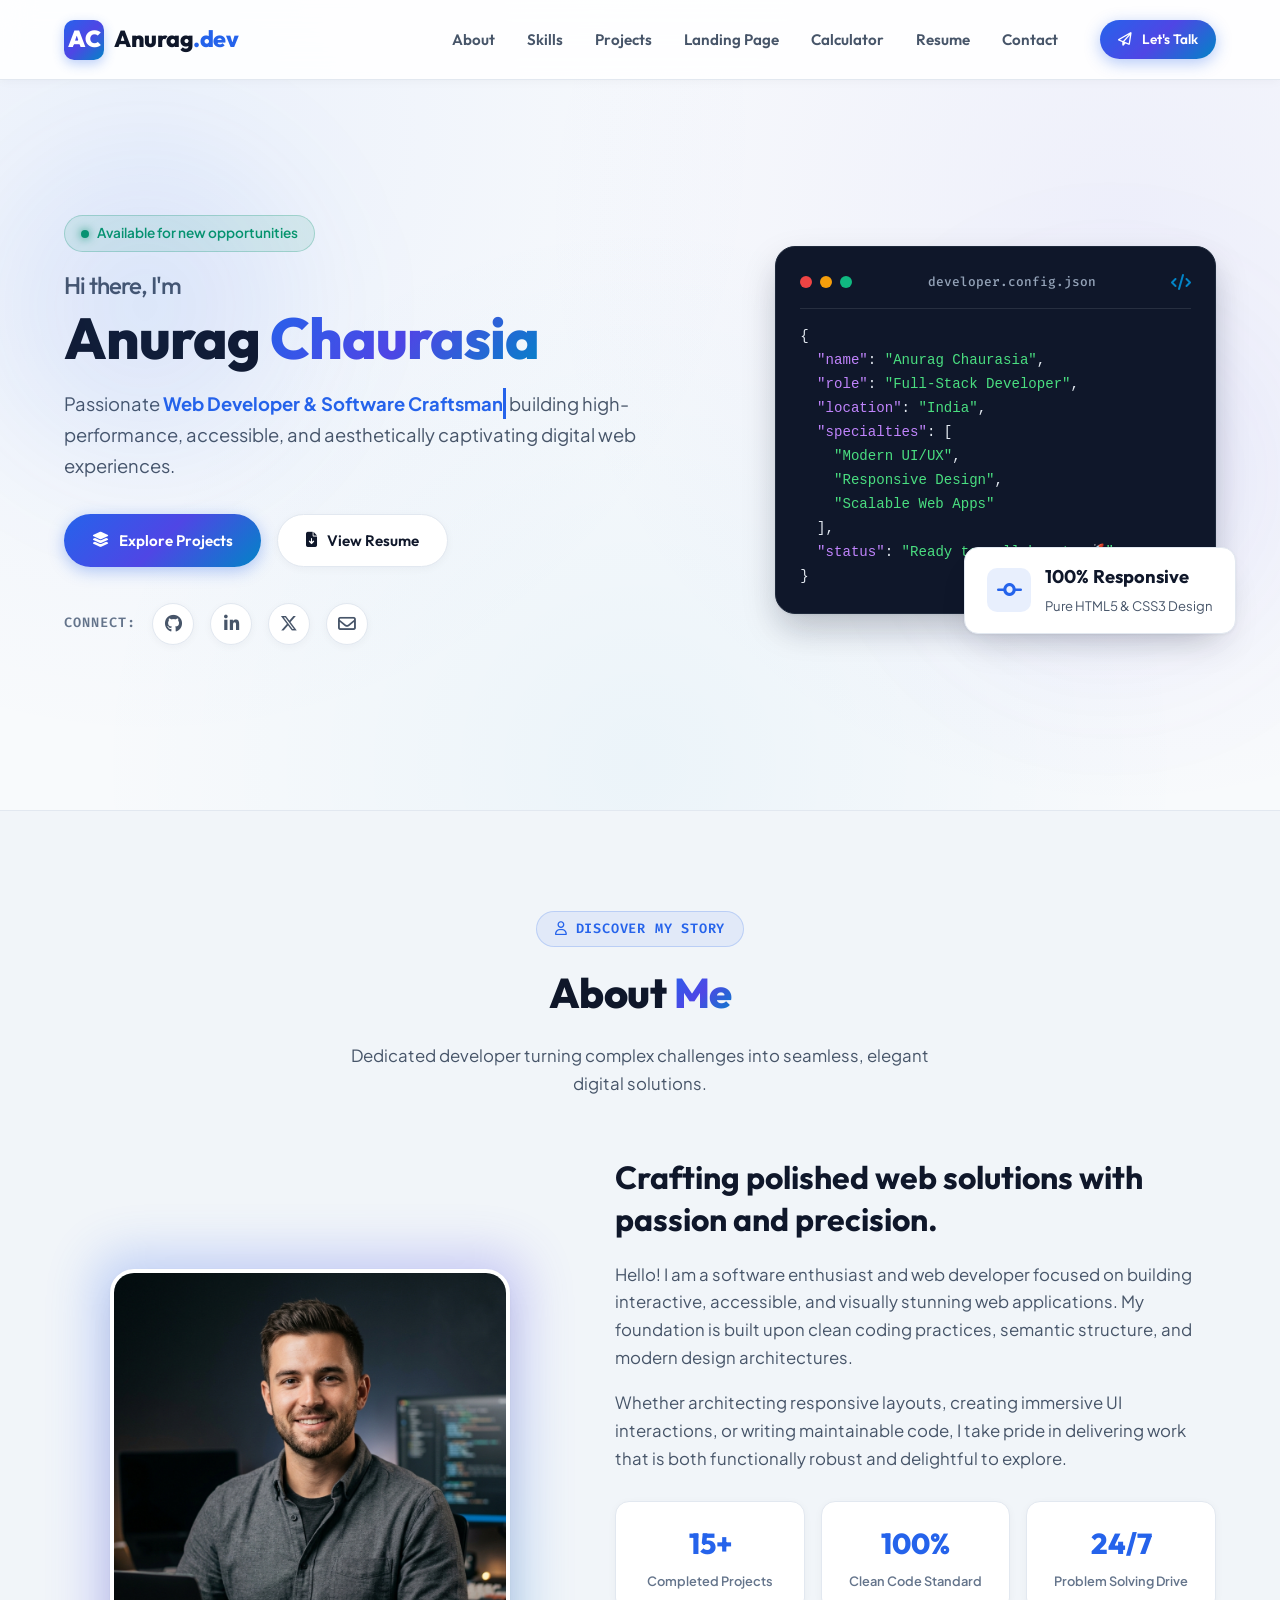
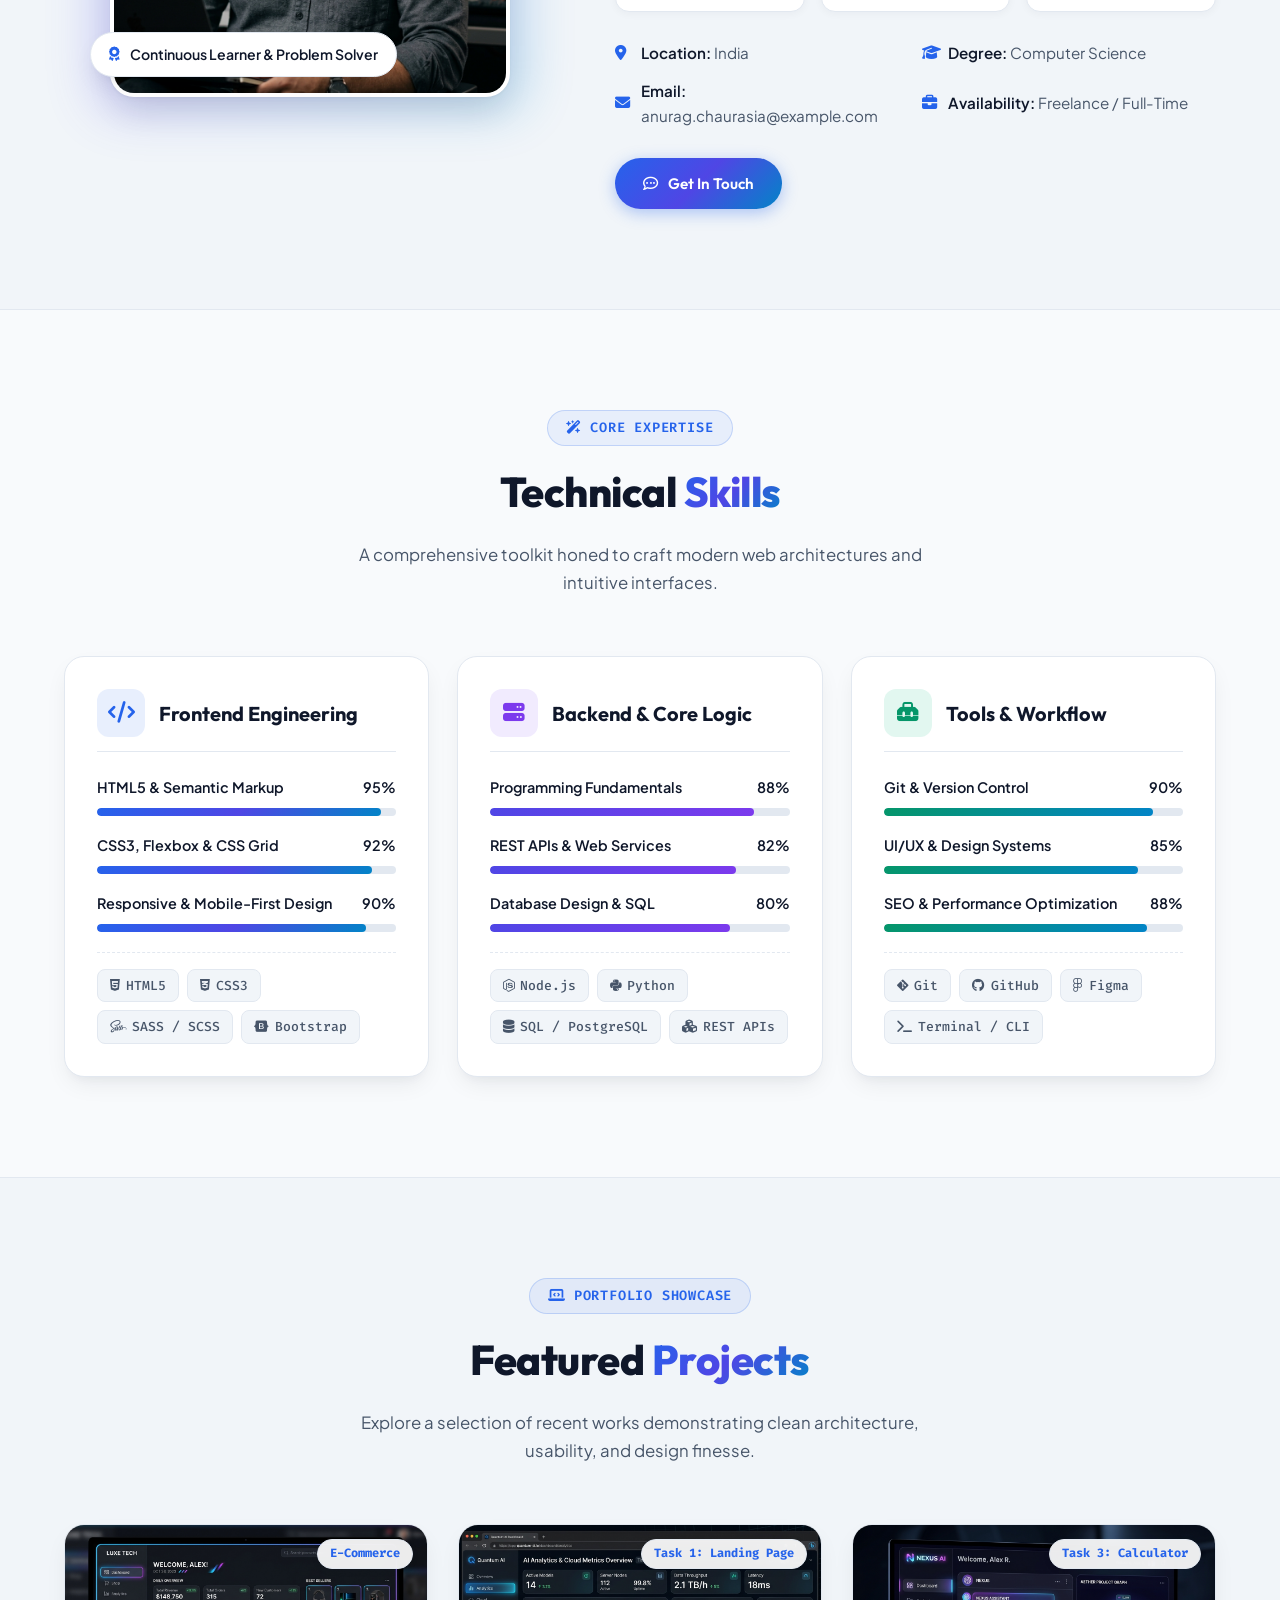
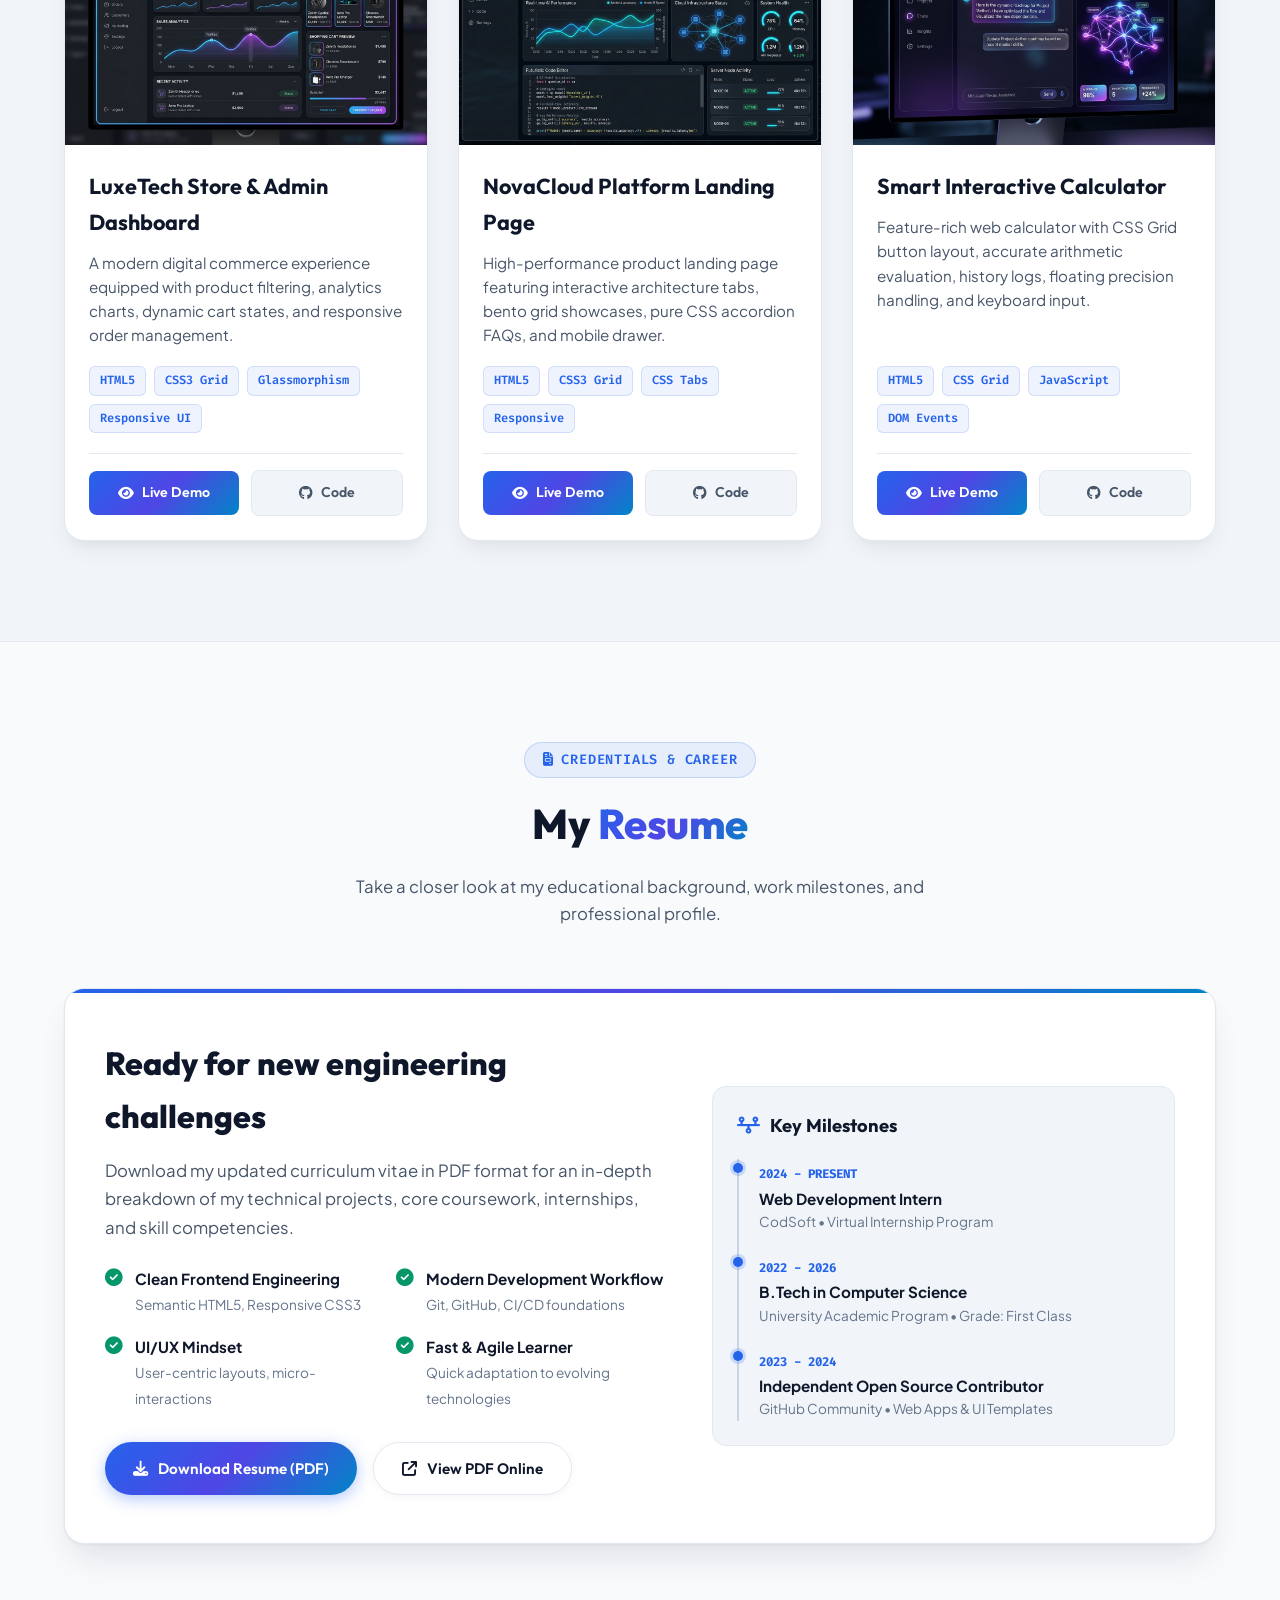
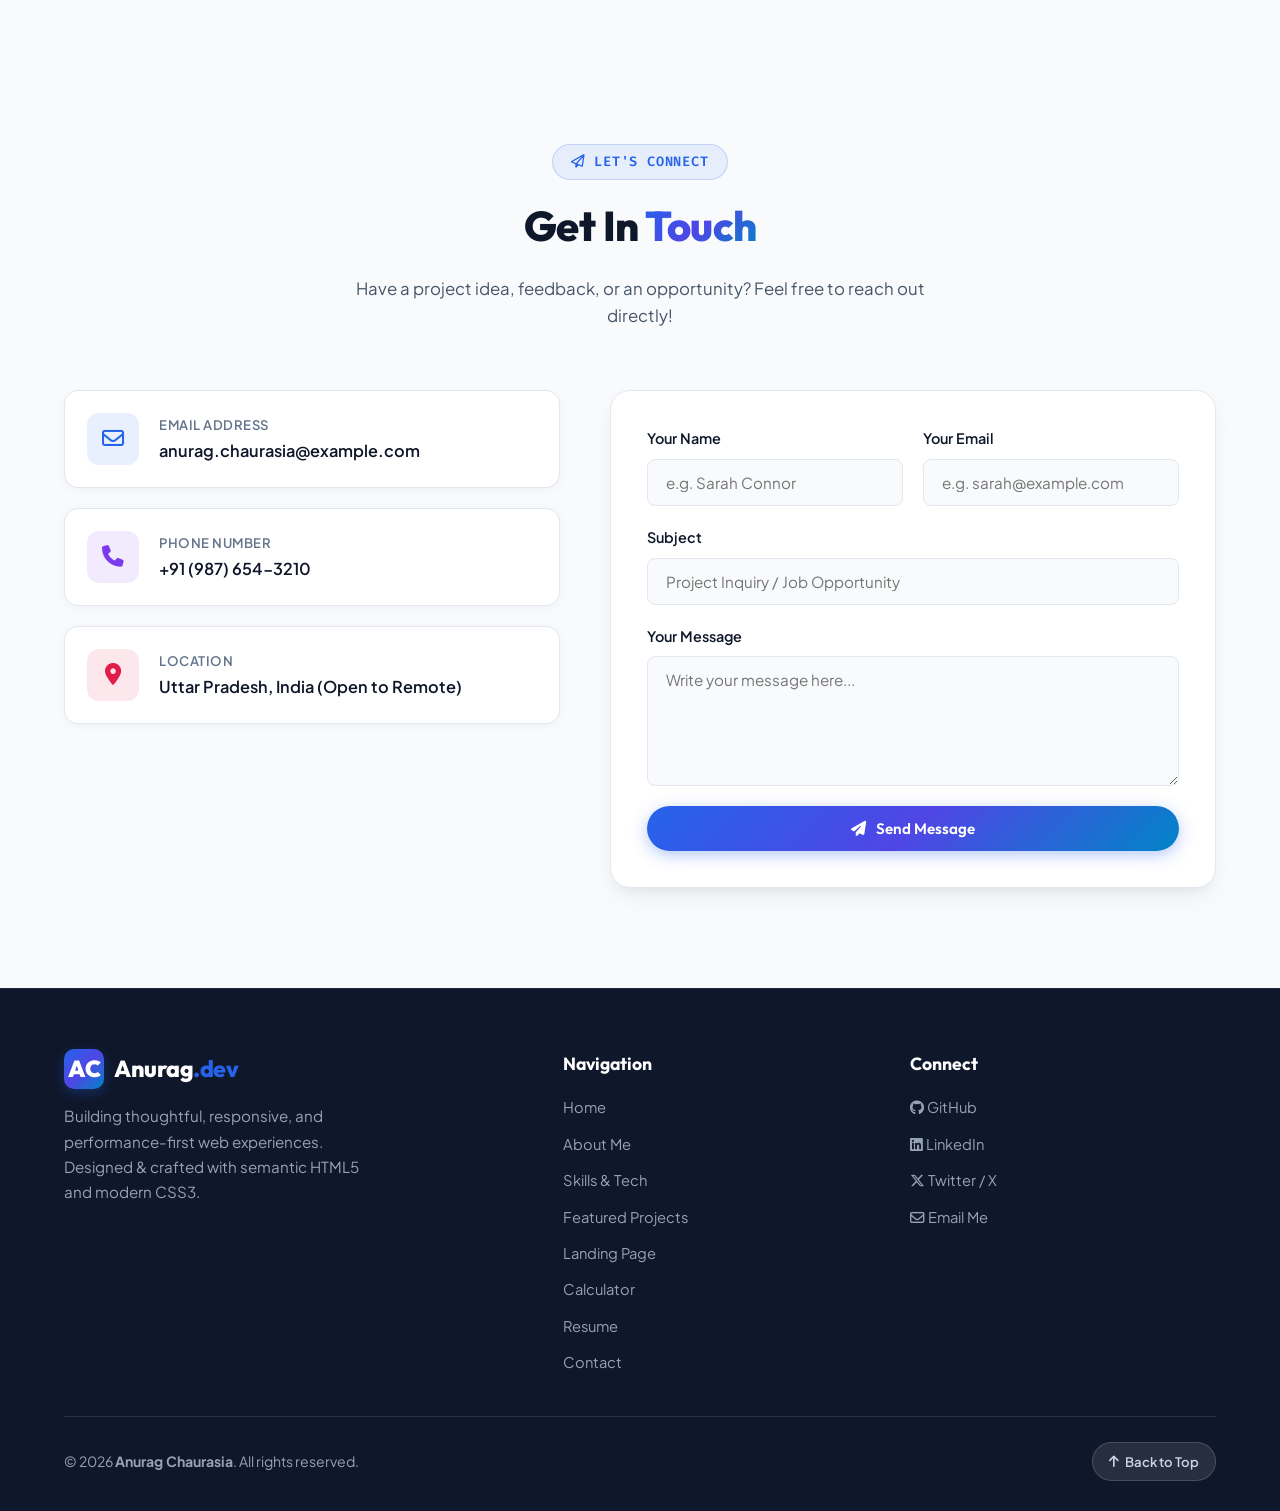
==== commit 9d9d8215: "feat: update portfolio links and add new calculator project - Updated navigation links in index.html" ====
--- a/portfolio/index.html
+++ b/portfolio/index.html
@@ -41,7 +41,8 @@
         <a href="#about" class="nav-link" id="nav-about">About</a>
         <a href="#skills" class="nav-link" id="nav-skills">Skills</a>
         <a href="#projects" class="nav-link" id="nav-projects">Projects</a>
-        <a href="landing.html" class="nav-link" id="nav-landing">Landing Page</a>
+        <a href="../landing page/landing.html" class="nav-link" id="nav-landing">Landing Page</a>
+        <a href="../calculator/index.html" class="nav-link" id="nav-calculator">Calculator</a>
         <a href="#resume" class="nav-link" id="nav-resume">Resume</a>
         <a href="#contact" class="nav-link" id="nav-contact">Contact</a>
         <a href="#contact" class="btn btn-primary btn-sm nav-cta-btn" id="nav-hire-btn">
@@ -159,7 +160,7 @@
         <div class="about-image-wrapper">
           <div class="about-image-glow"></div>
           <div class="about-image-frame">
-            <img src="assets/images/profile.jpg" alt="Anurag Chaurasia - Portrait" id="profile-img">
+            <img src="../assets/images/profile.jpg" alt="Anurag Chaurasia - Portrait" id="profile-img">
           </div>
           <div class="about-floating-chip">
             <i class="fa-solid fa-award"></i>
@@ -399,7 +400,7 @@
         <!-- Project 1: LuxeTech E-Commerce -->
         <div class="glass-card project-card" id="project-card-1">
           <div class="project-image-box">
-            <img src="assets/images/project1.jpg" alt="LuxeTech E-Commerce Platform UI">
+            <img src="../assets/images/project1.jpg" alt="LuxeTech E-Commerce Platform UI">
             <span class="project-category-badge">E-Commerce</span>
             <div class="project-overlay">
               <span style="color: #fff; font-size: 0.85rem; font-weight: 500;">
@@ -432,33 +433,33 @@
           </div>
         </div>
 
-        <!-- Project 2: Nexus AI Platform -->
+        <!-- Project 2: NovaCloud Landing Page -->
         <div class="glass-card project-card" id="project-card-2">
           <div class="project-image-box">
-            <img src="assets/images/project2.jpg" alt="Nexus AI Productivity SaaS">
-            <span class="project-category-badge">AI / SaaS</span>
+            <img src="../assets/images/landing-preview.jpg" alt="NovaCloud Platform Landing Page">
+            <span class="project-category-badge">Task 1: Landing Page</span>
             <div class="project-overlay">
               <span style="color: #fff; font-size: 0.85rem; font-weight: 500;">
-                <i class="fa-solid fa-arrow-up-right-from-square"></i> Futuristic SaaS Interface
+                <i class="fa-solid fa-arrow-up-right-from-square"></i> Pure HTML5 & CSS3
               </span>
             </div>
           </div>
 
           <div class="project-content">
-            <h3 class="project-title">Nexus AI Intelligence Workspace</h3>
+            <h3 class="project-title">NovaCloud Platform Landing Page</h3>
             <p class="project-desc">
-              Productivity SaaS web application featuring neural project graph visuals, conversational prompt flows, dark neon themes, and clean metric cards.
+              High-performance product landing page featuring interactive architecture tabs, bento grid showcases, pure CSS accordion FAQs, and mobile drawer.
             </p>
 
             <div class="project-tech-tags">
               <span class="tech-pill">HTML5</span>
-              <span class="tech-pill">CSS Variables</span>
-              <span class="tech-pill">Flexbox</span>
-              <span class="tech-pill">Micro-animations</span>
+              <span class="tech-pill">CSS3 Grid</span>
+              <span class="tech-pill">CSS Tabs</span>
+              <span class="tech-pill">Responsive</span>
             </div>
 
             <div class="project-links-row">
-              <a href="landing.html" class="project-link-btn project-link-primary">
+              <a href="../landing page/landing.html" class="project-link-btn project-link-primary">
                 <i class="fa-solid fa-eye"></i> Live Demo
               </a>
               <a href="https://github.com/anuragchaurasia143" target="_blank" rel="noopener noreferrer" class="project-link-btn project-link-secondary">
@@ -468,33 +469,33 @@
           </div>
         </div>
 
-        <!-- Project 3: Elysia Studio -->
+        <!-- Project 3: Smart Calculator -->
         <div class="glass-card project-card" id="project-card-3">
           <div class="project-image-box">
-            <img src="assets/images/project3.jpg" alt="Elysia Design Studio Web Experience">
-            <span class="project-category-badge">Creative / Studio</span>
+            <img src="../assets/images/project2.jpg" alt="Smart Web Calculator">
+            <span class="project-category-badge">Task 3: Calculator</span>
             <div class="project-overlay">
               <span style="color: #fff; font-size: 0.85rem; font-weight: 500;">
-                <i class="fa-solid fa-arrow-up-right-from-square"></i> Award-Winning Design
+                <i class="fa-solid fa-arrow-up-right-from-square"></i> JS & CSS Grid Engine
               </span>
             </div>
           </div>
 
           <div class="project-content">
-            <h3 class="project-title">Elysia Creative Design Studio</h3>
+            <h3 class="project-title">Smart Interactive Calculator</h3>
             <p class="project-desc">
-              Immersive creative studio website showcasing elegant typography, 3D visual assets, responsive grid portfolios, and bespoke branding components.
+              Feature-rich web calculator with CSS Grid button layout, accurate arithmetic evaluation, history logs, floating precision handling, and keyboard input.
             </p>
 
             <div class="project-tech-tags">
               <span class="tech-pill">HTML5</span>
-              <span class="tech-pill">CSS3 Animation</span>
-              <span class="tech-pill">Typography</span>
-              <span class="tech-pill">Web Design</span>
+              <span class="tech-pill">CSS Grid</span>
+              <span class="tech-pill">JavaScript</span>
+              <span class="tech-pill">DOM Events</span>
             </div>
 
             <div class="project-links-row">
-              <a href="#projects" class="project-link-btn project-link-primary">
+              <a href="../calculator/index.html" class="project-link-btn project-link-primary">
                 <i class="fa-solid fa-eye"></i> Live Demo
               </a>
               <a href="https://github.com/anuragchaurasia143" target="_blank" rel="noopener noreferrer" class="project-link-btn project-link-secondary">
@@ -563,10 +564,10 @@
 
             <!-- Resume Download & Actions -->
             <div class="resume-actions-group">
-              <a href="assets/resume.pdf" download="Anurag_Chaurasia_Resume.pdf" class="btn btn-primary" id="download-resume-btn">
+              <a href="../assets/resume.pdf" download="Anurag_Chaurasia_Resume.pdf" class="btn btn-primary" id="download-resume-btn">
                 <i class="fa-solid fa-download"></i> Download Resume (PDF)
               </a>
-              <a href="assets/resume.pdf" target="_blank" rel="noopener noreferrer" class="btn btn-outline" id="view-resume-pdf-btn">
+              <a href="../assets/resume.pdf" target="_blank" rel="noopener noreferrer" class="btn btn-outline" id="view-resume-pdf-btn">
                 <i class="fa-solid fa-arrow-up-right-from-square"></i> View PDF Online
               </a>
             </div>
@@ -710,7 +711,8 @@
             <li><a href="#about" class="footer-nav-link">About Me</a></li>
             <li><a href="#skills" class="footer-nav-link">Skills & Tech</a></li>
             <li><a href="#projects" class="footer-nav-link">Featured Projects</a></li>
-            <li><a href="landing.html" class="footer-nav-link">Landing Page</a></li>
+            <li><a href="../landing page/landing.html" class="footer-nav-link">Landing Page</a></li>
+            <li><a href="../calculator/index.html" class="footer-nav-link">Calculator</a></li>
             <li><a href="#resume" class="footer-nav-link">Resume</a></li>
             <li><a href="#contact" class="footer-nav-link">Contact</a></li>
           </ul>
